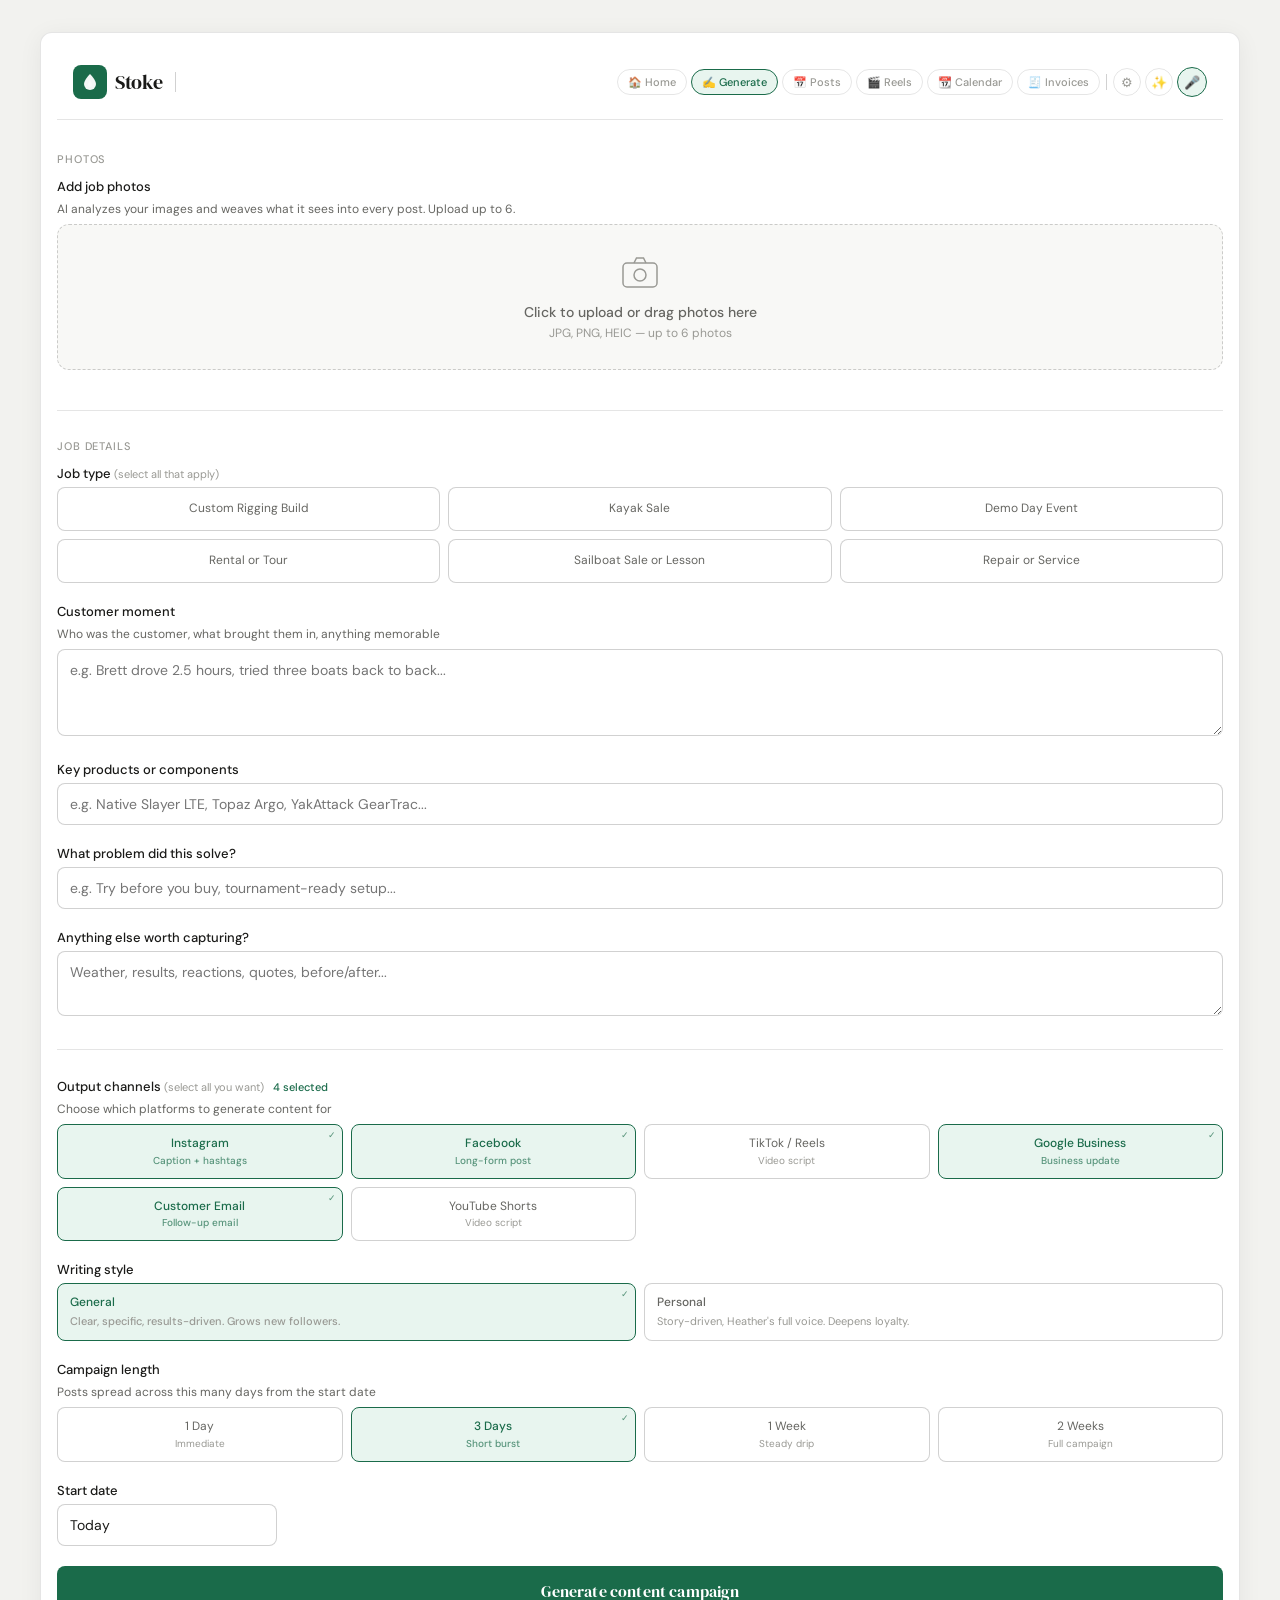
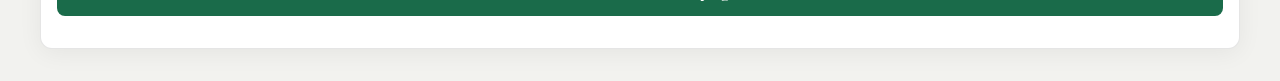
==== app.html @ 6920643e "Landing page as root, generator moves to app.html" ====
﻿<!DOCTYPE html>
<html lang="en">
<head>
<meta charset="UTF-8">
<meta name="viewport" content="width=device-width, initial-scale=1.0">
<title>Stoke — Turn your work into growth</title>
<link rel="preconnect" href="https://fonts.googleapis.com">
<link rel="preconnect" href="https://fonts.gstatic.com" crossorigin>
<link href="https://fonts.googleapis.com/css2?family=DM+Serif+Display:ital@0;1&family=DM+Sans:wght@300;400;500&display=swap" rel="stylesheet">
<link rel="stylesheet" href="css/stoke.css">
<style>
/* ── v8.2 additions ── */
.stream-status {
  display:none;
  align-items:center;
  gap:8px;
  padding:10px 14px;
  background:var(--green-light);
  border:0.5px solid var(--green);
  border-radius:var(--radius);
  font-size:12px;
  color:var(--green);
  font-weight:500;
  margin-bottom:1rem;
  animation: pulse-border 2s infinite;
}
@keyframes pulse-border {
  0%,100% { border-color: var(--green); }
  50%      { border-color: transparent; }
}
.photo-label {
  position:absolute;
  bottom:0; left:0; right:0;
  background:rgba(0,0,0,0.55);
  color:#fff;
  font-size:9px;
  font-weight:500;
  text-align:center;
  padding:2px 0;
  border-radius:0 0 var(--radius) var(--radius);
}
.photo-strip-item {
  display:flex;
  flex-direction:column;
  align-items:center;
  gap:2px;
  cursor:pointer;
}
.photo-strip-item.featured .photo-strip-thumb { border:2.5px solid var(--green); }
.photo-strip-label {
  font-size:9px;
  color:var(--text-3);
  font-weight:500;
}
.photo-strip-item.featured .photo-strip-label { color:var(--green); }
.featured-photo-label {
  font-size:11px;
  color:var(--text-3);
  padding:4px 14px 6px;
  font-style:italic;
}
.cal-cell.drag-over {
  border-color:var(--green) !important;
  background:var(--green-light) !important;
  box-shadow:0 0 0 2px rgba(26,107,74,0.2);
}
.day-section[draggable="true"] .day-badge { cursor:grab; }
.day-section[draggable="true"] .day-badge::before { content:'⠿ '; opacity:0.4; font-size:12px; }
.content-card.dragging { opacity:0.4; transform:scale(0.98); }
.day-section.drop-target { outline:2px dashed var(--green); outline-offset:4px; border-radius:var(--radius); background:var(--green-light); }
.drag-card-handle { color:var(--text-3); cursor:grab; font-size:14px; margin-right:4px; flex-shrink:0; }
.drag-card-handle:hover { color:var(--green); }
</style>
</head>
<body>
<div class="app">

  <!-- ── HEADER ─────────────────────────────────────────── -->
  <div class="header">
    <a href="dashboard.html" class="header-home">
      <div class="logo"><svg viewBox="0 0 20 20" fill="none" width="20" height="20"><path d="M10 2C10 2 4 8 4 12a6 6 0 0012 0c0-4-6-10-6-10z" fill="white" opacity=".95"/><path d="M10 8c0 0-2 3-2 5a2 2 0 004 0c0-2-2-5-2-5z" fill="white" opacity=".45"/></svg></div>
      <span class="wordmark">Stoke</span>
    </a>
    <div class="header-divider"></div>
    <nav class="header-nav">
      <a href="dashboard.html" class="nav-pill">&#127968; Home</a>
      <a href="app.html" class="nav-pill active">&#9997; Generate</a>
      <a href="schedule.html" class="nav-pill">&#128197; Posts</a>
      <a href="reel-maker.html" class="nav-pill">&#127916; Reels</a>
      <a href="calendar.html" class="nav-pill">&#128198; Calendar</a>
      <a href="invoices.html" class="nav-pill">&#129534; Invoices</a>
      <div style="width:1px;height:16px;background:var(--border-2);margin:0 2px;flex-shrink:0"></div>
      <a href="settings.html" class="nav-pill-icon" title="Settings">&#9881;</a>
      <a href="voice-wizard.html" class="nav-pill-icon" title="Voice Profile">&#10024;</a>
      <span id="auth-indicator" class="auth-badge" style="display:none"></span>
    </nav>
  </div>

  <!-- ── FORM ───────────────────────────────────────────── -->
  <div id="form-section">

    <!-- PHOTOS -->
    <div class="field-group">
      <span class="section-label">Photos</span>
      <label class="field-label" for="photo-input">Add job photos</label>
      <span class="field-hint">AI analyzes your images and weaves what it sees into every post. Upload up to 6.</span>
      <div class="photo-zone" id="photo-zone">
        <input type="file" id="photo-input" accept="image/jpeg,image/jpg,image/png,image/heic,image/heif,image/*"
               multiple onchange="handlePhotoSelect(event)" aria-label="Upload job photos">
        <svg style="width:40px;height:40px;color:var(--text-3);margin:0 auto 10px;display:block" viewBox="0 0 40 40" fill="none" aria-hidden="true">
          <rect x="3" y="10" width="34" height="24" rx="4" stroke="currentColor" stroke-width="1.5"/>
          <circle cx="20" cy="22" r="6" stroke="currentColor" stroke-width="1.5"/>
          <path d="M14 10l2.5-5h7l2.5 5" stroke="currentColor" stroke-width="1.5"/>
        </svg>
        <p style="font-size:14px;font-weight:500;color:var(--text-2)">Click to upload or drag photos here</p>
        <p style="font-size:12px;color:var(--text-3);margin-top:4px">JPG, PNG, HEIC — up to 6 photos</p>
      </div>
      <div class="photo-previews" id="photo-previews" role="list" aria-label="Uploaded photos"></div>
      <div id="photo-count"></div>
    </div>

    <div class="divider"></div>

    <!-- JOB TYPE -->
    <div class="field-group">
      <span class="section-label">Job details</span>
      <label class="field-label">
        Job type
        <span class="field-label-sub">(select all that apply)</span>
        <span class="selection-count" id="job-type-count"></span>
      </label>
      <!-- Populated dynamically from settings by stoke.js applySettingsToForm() -->
      <div class="toggle-grid toggle-grid-3" id="job-type-grid" role="group" aria-label="Job type"></div>
    </div>

    <div class="field-group">
      <label class="field-label" for="customer-moment">Customer moment</label>
      <span class="field-hint">Who was the customer, what brought them in, anything memorable</span>
      <textarea id="customer-moment" rows="3"
        placeholder="e.g. Brett drove 2.5 hours, tried three boats back to back..."></textarea>
    </div>

    <div class="field-group">
      <label class="field-label" for="products-used">Key products or components</label>
      <input type="text" id="products-used"
        placeholder="e.g. Native Slayer LTE, Topaz Argo, YakAttack GearTrac...">
    </div>

    <div class="field-group">
      <label class="field-label" for="problem-solved">What problem did this solve?</label>
      <input type="text" id="problem-solved"
        placeholder="e.g. Try before you buy, tournament-ready setup...">
    </div>

    <div class="field-group">
      <label class="field-label" for="extra-details">Anything else worth capturing?</label>
      <textarea id="extra-details" rows="2"
        placeholder="Weather, results, reactions, quotes, before/after..."></textarea>
    </div>

    <div class="divider"></div>

    <!-- OUTPUT CHANNELS -->
    <div class="field-group">
      <label class="field-label">
        Output channels
        <span class="field-label-sub">(select all you want)</span>
        <span class="selection-count" id="channel-count">4 selected</span>
      </label>
      <span class="field-hint">Choose which platforms to generate content for</span>
      <div class="toggle-grid toggle-grid-4" role="group" aria-label="Output channels">
        <button class="toggle-btn selected" data-channel="INSTAGRAM" onclick="toggleChannel(this)">
          Instagram<small>Caption + hashtags</small>
        </button>
        <button class="toggle-btn selected" data-channel="FACEBOOK" onclick="toggleChannel(this)">
          Facebook<small>Long-form post</small>
        </button>
        <button class="toggle-btn" data-channel="TIKTOK" onclick="toggleChannel(this)">
          TikTok / Reels<small>Video script</small>
        </button>
        <button class="toggle-btn selected" data-channel="GOOGLE" onclick="toggleChannel(this)">
          Google Business<small>Business update</small>
        </button>
        <button class="toggle-btn selected" data-channel="EMAIL" onclick="toggleChannel(this)">
          Customer Email<small>Follow-up email</small>
        </button>
        <button class="toggle-btn" data-channel="YOUTUBE" onclick="toggleChannel(this)">
          YouTube Shorts<small>Video script</small>
        </button>
      </div>
    </div>

    <!-- WRITING STYLE -->
    <div class="field-group">
      <label class="field-label">Writing style</label>
      <div class="toggle-grid toggle-grid-2" role="group" aria-label="Writing style">
        <button id="tone-general" class="toggle-btn selected" onclick="selectTone('general')"
                style="text-align:left;padding:10px 12px">
          <span style="font-weight:500;display:block;margin-bottom:2px">General</span>
          <span style="font-size:11px;color:var(--text-3)">Clear, specific, results-driven. Grows new followers.</span>
        </button>
        <button id="tone-personal" class="toggle-btn" onclick="selectTone('personal')"
                style="text-align:left;padding:10px 12px">
          <span style="font-weight:500;display:block;margin-bottom:2px">Personal</span>
          <span style="font-size:11px;color:var(--text-3)">Story-driven, Heather's full voice. Deepens loyalty.</span>
        </button>
      </div>
    </div>

    <!-- CAMPAIGN LENGTH -->
    <div class="field-group">
      <label class="field-label">Campaign length</label>
      <span class="field-hint">Posts spread across this many days from the start date</span>
      <div class="toggle-grid toggle-grid-4" role="group" aria-label="Campaign length">
        <button class="toggle-btn" data-days="1"  onclick="selectCampaignLength(this)">
          1 Day<small>Immediate</small>
        </button>
        <button class="toggle-btn selected" data-days="3" onclick="selectCampaignLength(this)">
          3 Days<small>Short burst</small>
        </button>
        <button class="toggle-btn" data-days="7"  onclick="selectCampaignLength(this)">
          1 Week<small>Steady drip</small>
        </button>
        <button class="toggle-btn" data-days="14" onclick="selectCampaignLength(this)">
          2 Weeks<small>Full campaign</small>
        </button>
      </div>
    </div>

    <div class="field-group">
      <label class="field-label" for="start-date">Start date</label>
      <input type="text" id="start-date" value="Today"
             style="max-width:220px" placeholder="e.g. Today, Monday, March 24...">
    </div>

    <button class="generate-btn" id="generate-btn"
            onclick="event.preventDefault(); generateContent()">
      <span id="btn-label">Generate content campaign</span>
      <span class="photo-pill" id="photo-indicator" style="display:none" aria-live="polite"></span>
    </button>

    <div class="error-msg" id="error-msg" role="alert" aria-live="assertive"></div>
  </div><!-- /form-section -->

  <!-- ── LOADING ─────────────────────────────────────────── -->
  <div class="loading-state" id="loading-state" role="status" aria-live="polite">
    <div class="loading-photo-strip" id="loading-photo-strip"></div>
    <div class="loading-dots" aria-hidden="true">
      <div class="loading-dot"></div>
      <div class="loading-dot"></div>
      <div class="loading-dot"></div>
    </div>
    <p class="loading-text" id="loading-text">Building your campaign...</p>
    <div class="skeleton-grid">
      <div class="skeleton-card"></div>
      <div class="skeleton-card" style="height:60px;opacity:.7"></div>
      <div class="skeleton-card" style="height:60px;opacity:.4"></div>
    </div>
  </div>

  <!-- ── RESULTS ─────────────────────────────────────────── -->
  <div class="results-section" id="results-section">

    <div class="results-header">
      <span class="results-title">Your content campaign</span>
      <button class="reset-btn" onclick="resetForm()">New job</button>
    </div>
    <p class="results-subtitle" id="results-subtitle"></p>

    <!-- Calendar -->
    <div class="calendar-wrap" id="calendar-wrap">
      <div class="cal-header" id="cal-header" aria-hidden="true"></div>
      <div class="calendar-grid" id="calendar-grid" role="grid" aria-label="Campaign calendar"></div>
      <p class="cal-hint">Click a highlighted day to view its posts</p>
    </div>

    <!-- Streaming status -->
    <div class="stream-status" id="stream-status">✦ Writing your campaign...</div>

    <!-- Post list -->
    <div class="campaign-nav">
      <span class="campaign-count" id="campaign-count" aria-live="polite"></span>
      <button class="bulk-approve-btn" onclick="approveAll()">Approve all</button>
    </div>
    <div id="posts-list"></div>

  </div><!-- /results-section -->

</div><!-- /app -->

<!-- ── HISTORY PANEL ──────────────────────────────────── -->
<div id="history-overlay" style="display:none;position:fixed;inset:0;background:rgba(0,0,0,0.3);z-index:100"></div>
<div id="history-panel" class="history-panel-el">
  <div style="display:flex;align-items:center;justify-content:space-between;padding:1.25rem 1.25rem 1rem;border-bottom:0.5px solid var(--border);flex-shrink:0">
    <span style="font-family:var(--font-serif);font-size:18px;color:var(--text)">Campaign history</span>
    <div style="display:flex;align-items:center;gap:8px">
      <button onclick="clearHistory()" style="font-size:11px;color:var(--text-3);background:none;border:0.5px solid var(--border);border-radius:var(--radius);padding:4px 8px;cursor:pointer;font-family:var(--font-body)">Clear all</button>
      <button onclick="closeHistory()" style="font-size:18px;color:var(--text-2);background:none;border:none;cursor:pointer;line-height:1;padding:4px">&#x2715;</button>
    </div>
  </div>
  <div id="history-list" style="overflow-y:auto;flex:1;padding:0.75rem"></div>
</div>
<style>
  .history-panel-el { position:fixed;top:0;right:-380px;width:360px;max-width:95vw;height:100vh;background:var(--bg);border-left:0.5px solid var(--border);z-index:101;transition:right .25s ease;overflow:hidden;display:flex;flex-direction:column; }
  .history-panel-el.open { right: 0; }
  .history-item { padding:12px; margin-bottom:6px; background:var(--bg-2); border:0.5px solid var(--border); border-radius:var(--radius); cursor:pointer; transition:border-color .15s; }
  .history-item:hover { border-color:var(--green); }
  .history-item-header { display:flex; align-items:flex-start; justify-content:space-between; gap:8px; margin-bottom:3px; }
  .history-job { font-size:13px; font-weight:500; color:var(--text); }
  .history-date { font-size:10px; color:var(--text-3); white-space:nowrap; margin-top:1px; }
  .history-meta { font-size:11px; color:var(--text-3); margin-bottom:4px; }
  .history-preview { font-size:11px; color:var(--text-2); line-height:1.4; margin-bottom:5px; font-style:italic; }
  .history-channels { display:flex; gap:4px; flex-wrap:wrap; }
  .history-ch-dot { width:8px; height:8px; border-radius:50%; display:inline-block; }
</style>

<!-- Load prompts first (provides window.StokePrompts), then app logic -->
<script src="js/prompts.js"></script>
<script src="js/stoke.js"></script>
<script src="js/voice.js"></script>
</body>
</html>
---- css/stoke.css ----
/**
 * stoke.css — Stoke design system
 *
 * Design decisions:
 *   - DM Serif Display / DM Sans pairing (editorial warmth, not generic SaaS)
 *   - #1a6b4a green — outdoor, trustworthy, not corporate
 *   - CSS variables for full dark mode support
 *   - Minimum 44px touch targets (Apple HIG compliance)
 *   - Skeleton loading states (not just spinners)
 */

/* ── RESET & VARIABLES ──────────────────────────────────────── */
*, *::before, *::after { box-sizing: border-box; margin: 0; padding: 0; }

:root {
  --bg:          #ffffff;
  --bg-2:        #f8f8f6;
  --bg-3:        #f2f2ef;
  --text:        #1a1a18;
  --text-2:      #666662;
  --text-3:      #999994;
  --border:      rgba(0, 0, 0, 0.10);
  --border-2:    rgba(0, 0, 0, 0.18);
  --green:       #1a6b4a;
  --green-light: #e8f5ef;
  --green-mid:   #0f4a32;
  --radius:      8px;
  --radius-lg:   12px;
  --font-body:   'DM Sans', sans-serif;
  --font-serif:  'DM Serif Display', serif;
}

@media (prefers-color-scheme: dark) {
  :root {
    --bg:          #1a1a18;
    --bg-2:        #222220;
    --bg-3:        #2a2a27;
    --text:        #f0f0ec;
    --text-2:      #a0a09a;
    --text-3:      #666660;
    --border:      rgba(255, 255, 255, 0.10);
    --border-2:    rgba(255, 255, 255, 0.18);
    --green-light: #0d3320;
  }
}

/* ── BASE ───────────────────────────────────────────────────── */
body {
  font-family: var(--font-body);
  background: var(--bg-3);
  color: var(--text);
  min-height: 100vh;
  padding: 2rem 1rem;
  -webkit-font-smoothing: antialiased;
}

/* ── LAYOUT ─────────────────────────────────────────────────── */
.app {
  max-width: 1200px;
  margin: 0 auto;
  background: var(--bg);
  border-radius: var(--radius-lg);
  border: 0.5px solid var(--border);
  padding: 2rem;
  box-shadow: 0 4px 24px rgba(0, 0, 0, 0.06);
}
/* Narrow variant for focused single-column pages (generator, settings) */
.app.app-narrow { max-width: 760px; }
/* Wide variant for full dashboard/calendar/invoice pages */
.app.app-wide { max-width: 1400px; }

/* ── HEADER ─────────────────────────────────────────────────── */
.header {
  display: flex;
  align-items: center;
  gap: 8px;
  margin-bottom: 2rem;
  padding-bottom: 1.25rem;
  border-bottom: 0.5px solid var(--border);
  flex-wrap: nowrap;
  min-height: 48px;
}
/* Home link wraps logo + wordmark */
.header-home {
  display: flex; align-items: center; gap: 8px;
  text-decoration: none; flex-shrink: 0;
}
.header-home:hover .logo { background: var(--green-mid); }
.logo {
  width: 34px; height: 34px;
  background: var(--green);
  border-radius: var(--radius);
  display: flex; align-items: center; justify-content: center;
  flex-shrink: 0;
  transition: background .15s;
}
.wordmark {
  font-family: var(--font-serif);
  font-size: 20px;
  color: var(--text);
  letter-spacing: -0.5px;
}
.version-badge {
  font-size: 9px; font-weight: 600;
  color: var(--green);
  background: var(--green-light);
  padding: 2px 6px;
  border-radius: 20px;
  flex-shrink: 0;
}
/* Nav section sits to the right of a divider */
.header-nav {
  display: flex; align-items: center; gap: 4px;
  margin-left: auto;
  flex-wrap: nowrap;
  overflow-x: auto;
  scrollbar-width: none;
}
.header-nav::-webkit-scrollbar { display: none; }
/* Divider between brand and nav */
.header-divider {
  width: 1px; height: 20px;
  background: var(--border-2);
  flex-shrink: 0;
  margin: 0 4px;
}
/* Standard nav pill */
.nav-pill {
  font-size: 11px; font-weight: 500;
  color: var(--text-3);
  text-decoration: none;
  padding: 5px 10px;
  border: 0.5px solid var(--border);
  border-radius: 20px;
  transition: all .15s;
  white-space: nowrap;
  flex-shrink: 0;
}
.nav-pill:hover { color: var(--green); border-color: var(--green); }
.nav-pill.active { color: var(--green); border-color: var(--green); background: var(--green-light); }
/* Icon-only nav pill (settings gear) */
.nav-pill-icon {
  width: 28px; height: 28px;
  display: flex; align-items: center; justify-content: center;
  border: 0.5px solid var(--border); border-radius: 50%;
  color: var(--text-3); text-decoration: none;
  font-size: 13px; transition: all .15s; flex-shrink: 0;
}
.nav-pill-icon:hover { color: var(--green); border-color: var(--green); }
/* Auth badge */
.auth-badge {
  font-size: 11px; font-weight: 500;
  color: var(--green);
  background: var(--green-light);
  padding: 3px 10px;
  border-radius: 20px;
  border: 0.5px solid var(--green);
  flex-shrink: 0;
  white-space: nowrap;
}
/* Legacy tagline class kept for compat */
.tagline {
  font-size: 12px; color: var(--text-3);
  margin-left: auto; font-weight: 300;
}

/* ── FORM ELEMENTS ──────────────────────────────────────────── */
.section-label {
  font-size: 11px; font-weight: 500;
  letter-spacing: 0.08em;
  text-transform: uppercase;
  color: var(--text-3);
  margin-bottom: 0.75rem;
  display: block;
}
.field-group { margin-bottom: 1.25rem; }
.field-label {
  font-size: 13px; font-weight: 500;
  color: var(--text);
  margin-bottom: 5px;
  display: block;
}
.field-label-sub {
  font-size: 11px; color: var(--text-3); font-weight: 400;
}
.field-hint {
  font-size: 12px; color: var(--text-2);
  margin-bottom: 6px; display: block; line-height: 1.5;
}
.selection-count {
  font-size: 11px; color: var(--green);
  margin-left: 6px; font-weight: 500;
}
input[type=text], textarea {
  width: 100%;
  padding: 9px 12px;
  font-size: 14px; font-family: var(--font-body);
  border: 0.5px solid var(--border-2);
  border-radius: var(--radius);
  background: var(--bg); color: var(--text);
  outline: none;
  transition: border-color 0.15s, box-shadow 0.15s;
  line-height: 1.6;
}
input[type=text]:focus, textarea:focus {
  border-color: var(--green);
  box-shadow: 0 0 0 3px rgba(26, 107, 74, 0.1);
}
textarea { resize: vertical; }

/* ── TOGGLE BUTTONS (job type, channels, campaign length) ───── */
/* Minimum 44px height for touch target compliance */
.toggle-grid { display: grid; gap: 8px; }
.toggle-grid-2 { grid-template-columns: 1fr 1fr; }
.toggle-grid-3 { grid-template-columns: repeat(3, 1fr); }
.toggle-grid-4 { grid-template-columns: repeat(4, 1fr); }

.toggle-btn {
  min-height: 44px;
  padding: 10px 8px;
  font-size: 12px; font-family: var(--font-body); font-weight: 400;
  border: 0.5px solid var(--border-2);
  border-radius: var(--radius);
  background: var(--bg); color: var(--text-2);
  cursor: pointer;
  transition: all 0.15s;
  text-align: center; line-height: 1.4;
  position: relative;
}
.toggle-btn:hover { border-color: var(--green); color: var(--green); }
.toggle-btn.selected {
  background: var(--green-light);
  border-color: var(--green);
  color: var(--green);
  font-weight: 500;
}
/* Checkmark indicator on selected state */
.toggle-btn.selected::after {
  content: '✓';
  position: absolute;
  top: 4px; right: 6px;
  font-size: 9px;
  color: var(--green);
  opacity: 0.7;
}
.toggle-btn small {
  display: block; font-size: 10px;
  color: var(--text-3); margin-top: 2px;
}
.toggle-btn.selected small { color: var(--green); opacity: 0.7; }
.toggle-btn[style*="text-align:left"] { padding: 10px 12px; }

/* ── PHOTO ZONE ─────────────────────────────────────────────── */
.photo-zone {
  border: 1.5px dashed var(--border-2);
  border-radius: var(--radius-lg);
  padding: 1.75rem 1rem;
  text-align: center;
  cursor: pointer;
  transition: all 0.2s;
  position: relative;
  background: var(--bg-2);
}
.photo-zone:hover, .photo-zone.drag-over {
  border-color: var(--green);
  background: var(--green-light);
}
.photo-zone.has-photos { border-style: solid; border-color: var(--green); }
.photo-zone input[type=file] {
  position: absolute; inset: 0;
  opacity: 0; cursor: pointer;
  width: 100%; height: 100%;
}
.photo-previews {
  display: grid;
  grid-template-columns: repeat(auto-fill, minmax(72px, 1fr));
  gap: 8px; margin-top: 12px;
}
.photo-thumb {
  position: relative; aspect-ratio: 1;
  border-radius: var(--radius);
  overflow: hidden; border: 0.5px solid var(--border);
}
.photo-thumb img { width: 100%; height: 100%; object-fit: cover; display: block; }
.remove-photo {
  position: absolute; top: 3px; right: 3px;
  width: 22px; height: 22px;
  background: rgba(0, 0, 0, 0.65);
  border-radius: 50%;
  display: flex; align-items: center; justify-content: center;
  cursor: pointer; color: #fff; border: none;
  font-size: 12px; font-family: inherit;
}
.photo-count-badge {
  display: inline-flex; align-items: center; gap: 5px;
  font-size: 12px; font-weight: 500;
  color: var(--green); background: var(--green-light);
  padding: 4px 10px; border-radius: 20px; margin-top: 10px;
}

/* ── DIVIDER ─────────────────────────────────────────────────── */
.divider { height: 0.5px; background: var(--border); margin: 1.75rem 0; }

/* ── GENERATE BUTTON ─────────────────────────────────────────── */
.generate-btn {
  width: 100%; padding: 14px;
  font-size: 16px; font-family: var(--font-serif); font-weight: 400;
  background: var(--green); color: #fff;
  border: none; border-radius: var(--radius);
  cursor: pointer; transition: all 0.2s;
  letter-spacing: 0.01em;
  display: flex; align-items: center; justify-content: center; gap: 8px;
}
.generate-btn:hover { background: var(--green-mid); }
.generate-btn:active { transform: scale(0.99); }
.generate-btn:disabled { opacity: 0.5; cursor: not-allowed; transform: none; }
.photo-pill {
  font-size: 12px;
  background: rgba(255, 255, 255, 0.2);
  padding: 2px 8px; border-radius: 20px;
}

/* ── LOADING STATE ───────────────────────────────────────────── */
.loading-state { display: none; text-align: center; padding: 3rem 0; }
.loading-photo-strip {
  display: flex; justify-content: center;
  gap: 6px; margin-bottom: 16px; flex-wrap: wrap;
}
.loading-thumb {
  width: 48px; height: 48px;
  border-radius: var(--radius);
  object-fit: cover; opacity: 0.7;
  border: 0.5px solid var(--border);
}
/* Skeleton cards shown during loading */
.skeleton-grid {
  display: flex; flex-direction: column; gap: 8px;
  margin-top: 1rem;
}
.skeleton-card {
  height: 80px;
  border-radius: var(--radius-lg);
  background: linear-gradient(90deg, var(--bg-2) 25%, var(--bg-3) 50%, var(--bg-2) 75%);
  background-size: 200% 100%;
  animation: shimmer 1.5s infinite;
  border: 0.5px solid var(--border);
}
@keyframes shimmer {
  0%   { background-position: 200% 0; }
  100% { background-position: -200% 0; }
}
.loading-dots { display: flex; justify-content: center; gap: 7px; margin-bottom: 14px; }
.loading-dot {
  width: 9px; height: 9px;
  background: var(--green);
  border-radius: 50%;
  animation: pulse 1.4s infinite ease-in-out;
}
.loading-dot:nth-child(2) { animation-delay: 0.2s; }
.loading-dot:nth-child(3) { animation-delay: 0.4s; }
@keyframes pulse {
  0%, 80%, 100% { transform: scale(0.55); opacity: 0.35; }
  40%           { transform: scale(1);    opacity: 1;    }
}
.loading-text { font-size: 13px; color: var(--text-2); }

/* ── ERROR ───────────────────────────────────────────────────── */
.error-msg {
  display: none;
  padding: 12px 14px;
  background: #fdf0f0;
  border: 0.5px solid #e8b4b4;
  border-radius: var(--radius);
  font-size: 13px; color: #c0392b;
  margin-top: 1rem;
  line-height: 1.5;
}
@media (prefers-color-scheme: dark) {
  .error-msg { background: #2d1a1a; border-color: #6b3333; color: #e88; }
}

/* ── RESULTS HEADER ──────────────────────────────────────────── */
.results-section { display: none; }
.results-header {
  display: flex; align-items: center;
  justify-content: space-between;
  margin-bottom: 0.5rem;
}
.results-title { font-family: var(--font-serif); font-size: 20px; color: var(--text); }
.results-subtitle { font-size: 13px; color: var(--text-2); margin-bottom: 1.5rem; }
.reset-btn {
  font-size: 12px; color: var(--text-2);
  background: none;
  border: 0.5px solid var(--border-2);
  border-radius: var(--radius);
  padding: 6px 12px; cursor: pointer;
  font-family: var(--font-body);
  min-height: 36px;
}
.reset-btn:hover { border-color: var(--green); color: var(--green); }

/* ── CALENDAR ────────────────────────────────────────────────── */
.calendar-wrap { margin-bottom: 1.5rem; }
.cal-header {
  display: grid; grid-template-columns: repeat(7, 1fr);
  gap: 4px; margin-bottom: 4px;
}
.cal-day-name {
  font-size: 10px; font-weight: 500;
  color: var(--text-3); text-align: center; padding: 2px 0;
}
.calendar-grid {
  display: grid; grid-template-columns: repeat(7, 1fr);
  gap: 4px; margin-bottom: 0.75rem;
}
.cal-cell {
  border-radius: 6px; min-height: 64px;
  padding: 5px; border: 0.5px solid var(--border);
  background: var(--bg-2); cursor: default;
  transition: all 0.15s;
}
.cal-cell.cal-pad { opacity: 0.25; pointer-events: none; }
.cal-cell.has-posts {
  background: var(--bg);
  border-color: var(--border-2);
  cursor: pointer;
}
.cal-cell.has-posts:hover {
  border-color: var(--green);
  background: var(--green-light);
}
.cal-date { font-size: 11px; font-weight: 500; color: var(--text-3); margin-bottom: 3px; }
.cal-cell.has-posts .cal-date { color: var(--text); }
.cal-dots { display: flex; flex-wrap: wrap; gap: 2px; margin-top: 2px; }
.cal-dot { width: 8px; height: 8px; border-radius: 50%; flex-shrink: 0; }
.cal-post-count {
  font-size: 9px; color: var(--green);
  font-weight: 500; margin-top: 3px;
}
.cal-hint { font-size: 11px; color: var(--text-3); margin-bottom: 1rem; }

/* ── CAMPAIGN NAV ────────────────────────────────────────────── */
.campaign-nav {
  display: flex; align-items: center;
  justify-content: space-between;
  margin-bottom: 1rem;
}
.campaign-count { font-size: 13px; color: var(--text-2); }
.bulk-approve-btn {
  font-size: 12px; font-weight: 500;
  color: var(--green); background: var(--green-light);
  border: none; border-radius: var(--radius);
  padding: 8px 14px; cursor: pointer;
  font-family: var(--font-body);
  min-height: 36px;
}

/* ── DAY SECTION ─────────────────────────────────────────────── */
.day-section { margin-bottom: 1.5rem; transition: opacity 0.3s; }
.day-header {
  display: flex; align-items: center;
  gap: 10px; margin-bottom: 10px;
}
.day-badge {
  font-size: 12px; font-weight: 500;
  color: var(--text-2); background: var(--bg-2);
  padding: 4px 12px; border-radius: 20px;
  border: 0.5px solid var(--border);
  white-space: nowrap;
}
.day-line { flex: 1; height: 0.5px; background: var(--border); }

/* ── CONTENT CARD ────────────────────────────────────────────── */
.content-card {
  border: 0.5px solid var(--border);
  border-radius: var(--radius-lg);
  margin-bottom: 8px; overflow: hidden;
  background: var(--bg); transition: opacity 0.2s, border-color 0.2s;
}
.content-card.approved { border-color: var(--green); }
.content-card.discarded { opacity: 0.2; pointer-events: none; }

.card-header {
  display: flex; align-items: center;
  justify-content: space-between;
  padding: 9px 14px;
  background: var(--bg-2);
  border-bottom: 0.5px solid var(--border);
}
.platform-badge {
  display: flex; align-items: center;
  gap: 7px; font-size: 12px; font-weight: 500; color: var(--text);
}
.platform-dot { width: 9px; height: 9px; border-radius: 50%; flex-shrink: 0; }
.card-right { display: flex; align-items: center; gap: 8px; }
.angle-tag {
  font-size: 10px; color: var(--text-3);
  background: var(--bg-3);
  padding: 2px 7px; border-radius: 20px;
  border: 0.5px solid var(--border);
}
.copy-btn {
  font-size: 11px; color: var(--text-2);
  background: none;
  border: 0.5px solid var(--border-2);
  border-radius: 4px; padding: 4px 9px;
  cursor: pointer; font-family: var(--font-body);
  transition: all 0.15s; min-height: 28px;
}
.copy-btn:hover, .copy-btn.copied { color: var(--green); border-color: var(--green); }

/* ── PHOTO STRIP ─────────────────────────────────────────────── */
.photo-strip {
  display: flex; gap: 6px;
  padding: 8px 14px 0;
  flex-wrap: wrap; align-items: center;
}
.photo-strip-thumb {
  width: 56px; height: 56px;   /* Minimum 44px touch target */
  border-radius: 6px; object-fit: cover;
  border: 0.5px solid var(--border);
  cursor: pointer; transition: border 0.15s;
}
.photo-strip-thumb:hover { border-color: var(--green); }
.photo-strip-thumb.featured { border: 2.5px solid var(--green); }
.photo-strip-hint { font-size: 12px; color: var(--text-3); }

.featured-wrap { padding: 8px 14px 0; }
.featured-wrap img {
  width: 100%; height: 220px;
  object-fit: cover; object-position: center;
  border-radius: 8px;
  border: 0.5px solid var(--border);
  display: block;
}

/* ── POST CONTENT ────────────────────────────────────────────── */
.content-text {
  padding: 12px 14px;
  font-size: 14px; line-height: 1.75;
  color: var(--text);
  white-space: pre-wrap; word-wrap: break-word;
}

/* ── APPROVAL ROW ────────────────────────────────────────────── */
.approval-row {
  display: flex; gap: 8px;
  padding: 9px 14px;
  border-top: 0.5px solid var(--border);
  background: var(--bg-2);
}
.approve-btn {
  flex: 1; padding: 9px; min-height: 44px;
  font-size: 12px; font-family: var(--font-body); font-weight: 500;
  background: var(--green); color: #fff;
  border: none; border-radius: var(--radius); cursor: pointer;
  transition: background 0.15s;
}
.approve-btn:hover { background: var(--green-mid); }
.edit-btn {
  flex: 1; padding: 9px; min-height: 44px;
  font-size: 12px; font-family: var(--font-body);
  background: none; color: var(--text-2);
  border: 0.5px solid var(--border-2);
  border-radius: var(--radius); cursor: pointer;
}
.discard-btn {
  padding: 9px 14px; min-height: 44px;
  font-size: 12px; font-family: var(--font-body);
  background: none; color: var(--text-3);
  border: 0.5px solid var(--border);
  border-radius: var(--radius); cursor: pointer;
}
.approved-badge {
  display: inline-flex; align-items: center; gap: 5px;
  font-size: 12px; font-weight: 500;
  color: var(--green); background: var(--green-light);
  padding: 4px 10px; border-radius: 4px;
}

/* ── v8.3 ADDITIONS ───────────────────────────────────────────── */

/* Photo display fix — show full photo, no cropping */
.featured-wrap img {
  width: 100%; max-height: 360px; height: auto;
  object-fit: contain; object-position: center top;
  background: var(--bg-2);
  border-radius: 8px;
  border: 0.5px solid var(--border);
  display: block;
}

/* Regenerate button */
.regen-btn {
  font-size: 15px; color: var(--text-3); background: none;
  border: 0.5px solid var(--border); border-radius: 6px;
  width: 28px; height: 28px; cursor: pointer;
  display: inline-flex; align-items: center; justify-content: center;
  transition: all 0.15s; margin-right: 4px;
}
.regen-btn:hover { color: var(--green); border-color: var(--green); }

/* Card drag handle */
.drag-card-handle { color: var(--text-3); cursor: grab; font-size: 14px; margin-right: 6px; flex-shrink: 0; line-height: 1; }
.drag-card-handle:hover { color: var(--green); }
.content-card.dragging { opacity: 0.4; transform: scale(0.98); }
.day-section.drop-target { outline: 2px dashed var(--green); outline-offset: 4px; border-radius: var(--radius); background: var(--green-light); }

/* Photo labels */
.photo-label { position: absolute; bottom: 0; left: 0; right: 0; background: rgba(0,0,0,0.55); color: #fff; font-size: 9px; font-weight: 500; text-align: center; padding: 2px 0; border-radius: 0 0 var(--radius) var(--radius); }
.photo-strip-item { display: flex; flex-direction: column; align-items: center; gap: 2px; cursor: pointer; }
.photo-strip-item.featured .photo-strip-thumb { border: 2.5px solid var(--green); }
.photo-strip-label { font-size: 9px; color: var(--text-3); font-weight: 500; }
.photo-strip-item.featured .photo-strip-label { color: var(--green); }
.featured-photo-label { font-size: 11px; color: var(--text-3); padding: 4px 14px 6px; font-style: italic; }

/* Streaming status bar */
.stream-status { display: none; align-items: center; gap: 8px; padding: 10px 14px; background: var(--green-light); border: 0.5px solid var(--green); border-radius: var(--radius); font-size: 12px; color: var(--green); font-weight: 500; margin-bottom: 1rem; animation: pulse-border 2s infinite; }
@keyframes pulse-border { 0%,100%{border-color:var(--green);}50%{border-color:transparent;} }

/* History panel */
.history-panel-el { position: fixed; top: 0; right: -380px; width: 360px; max-width: 95vw; height: 100vh; background: var(--bg); border-left: 0.5px solid var(--border); z-index: 101; transition: right .25s ease; overflow: hidden; display: flex; flex-direction: column; }
.history-panel-el.open { right: 0; }
.history-item { padding:12px; margin-bottom:6px; background:var(--bg-2); border:0.5px solid var(--border); border-radius:var(--radius); cursor:pointer; transition:border-color .15s; }
.history-item:hover { border-color:var(--green); }
.history-item-header { display:flex; align-items:flex-start; justify-content:space-between; gap:8px; margin-bottom:3px; }
.history-job { font-size:13px; font-weight:500; color:var(--text); }
.history-date { font-size:10px; color:var(--text-3); white-space:nowrap; margin-top:1px; }
.history-meta { font-size:11px; color:var(--text-3); margin-bottom:4px; }
.history-preview { font-size:11px; color:var(--text-2); line-height:1.4; margin-bottom:5px; font-style:italic; }
.history-channels { display:flex; gap:4px; flex-wrap:wrap; }
.history-ch-dot { width:8px; height:8px; border-radius:50%; display:inline-block; }

/* Calendar drag-over */
.cal-cell.drag-over { border-color:var(--green) !important; background:var(--green-light) !important; }

/* ── RESPONSIVE ─────────────────────────────────────────────────── */

/* ── TABLET (max 860px) ─────────────────────────────────────────── */
@media (max-width: 860px) {
  body { padding: 1rem 0.5rem; }
  .app, .app.app-wide { padding: 1.25rem; }
  .header { margin-bottom: 1.25rem; padding-bottom: 1rem; }
  .wordmark { font-size: 18px; }
  .nav-pill { font-size: 10px; padding: 4px 8px; }
}

/* ── MOBILE (max 640px) ─────────────────────────────────────────── */
@media (max-width: 640px) {

  /* Base layout */
  body { padding: 0; background: var(--bg); }
  .app, .app.app-wide, .app.app-narrow {
    padding: 1rem;
    border-radius: 0;
    border: none;
    box-shadow: none;
    min-height: 100vh;
  }

  /* Header — sticky, compact */
  .header {
    position: sticky;
    top: 0;
    background: var(--bg);
    z-index: 50;
    margin: -1rem -1rem 1rem;
    padding: 10px 1rem;
    border-bottom: 0.5px solid var(--border);
    border-radius: 0;
    gap: 6px;
  }
  .header-home .wordmark { display: none; }
  .version-badge { display: none; }
  .header-divider { display: none; }
  .header-nav { gap: 4px; overflow-x: auto; -webkit-overflow-scrolling: touch; padding-bottom: 2px; }
  .nav-pill { font-size: 11px; padding: 5px 10px; white-space: nowrap; flex-shrink: 0; }
  .nav-pill-icon { width: 28px; height: 28px; }
  .auth-badge { display: none; }

  /* Dashboard */
  .greeting-bar { flex-direction: column; align-items: flex-start; gap: 4px; margin-bottom: 1rem; padding-bottom: 1rem; }
  .greeting-date { text-align: left; display: flex; gap: 12px; }
  .greeting-name { font-size: 22px; }
  .greeting-sub { font-size: 12px; }
  .stat-row { grid-template-columns: 1fr 1fr; gap: 8px; margin-bottom: 1rem; }
  .stat-value { font-size: 22px; }
  .stat-card { padding: 0.75rem; }
  .dash-grid { grid-template-columns: 1fr !important; gap: 10px; }
  .dash-card.span-2, .dash-card.span-3 { grid-column: span 1; }
  .tools-grid { grid-template-columns: 1fr 1fr; gap: 6px; }
  .tool-btn { padding: 10px 8px; }
  .tool-icon { width: 30px; height: 30px; font-size: 15px; }
  .quick-action-btn { padding: 10px 12px; font-size: 12px; }

  /* Calendar */
  .cal-shell { flex-direction: column; height: auto; }
  .cal-sidebar {
    width: 100%;
    border-right: none;
    border-bottom: 0.5px solid var(--border);
    padding: 0.75rem;
    flex-direction: row;
    flex-wrap: wrap;
    gap: 0.75rem;
  }
  .mini-cal { display: none; }
  #type-filters { display: flex; gap: 6px; overflow-x: auto; -webkit-overflow-scrolling: touch; padding-bottom: 4px; width: 100%; }
  .filter-item { flex-shrink: 0; }
  #upcoming-list { display: none; }
  .cal-toolbar { flex-wrap: wrap; gap: 6px; padding: 10px; }
  .cal-title { font-size: 14px; min-width: unset; width: 100%; order: -1; }
  .view-btn { font-size: 10px; padding: 5px 8px; }
  .new-event-btn { margin-left: auto; font-size: 11px; padding: 6px 10px; }
  .cal-body { min-height: 400px; overflow-x: auto; }
  .week-grid { min-width: 500px; }

  /* AI lead parser */
  #lead-input { font-size: 13px; rows: 2; }

  /* Event modal */
  .event-modal { width: calc(100vw - 16px); max-height: 90vh; }
  .modal-row { grid-template-columns: 1fr; }

  /* Invoices */
  .invoice-layout { grid-template-columns: 1fr !important; }
  .invoice-parties { grid-template-columns: 1fr !important; }
  .invoice-paper-header { padding: 1rem; flex-direction: column; gap: 8px; }
  .invoice-biz-name { font-size: 18px; }
  .invoice-meta { text-align: left; }
  .line-items-header { grid-template-columns: 1fr 40px 60px 60px 26px; font-size: 9px; padding: 4px 6px; }
  .line-item-row { grid-template-columns: 1fr 40px 60px 60px 26px; padding: 4px 6px; }
  .send-btn { font-size: 13px; padding: 11px; }

  /* Reel Maker */
  .reel-layout { grid-template-columns: 1fr !important; }
  .reel-preview-wrap { position: static !important; order: -1; align-items: center; }
  .reel-canvas-frame { width: 150px; height: 267px; }
  .mode-toggle { margin-bottom: 1rem; }
  .music-grid { grid-template-columns: 1fr; }
  .vibe-grid { grid-template-columns: repeat(3, 1fr); }
  .caption-source { flex-wrap: wrap; }

  /* Voice */
  #stoke-voice-btn {
    bottom: max(20px, env(safe-area-inset-bottom, 20px));
    right: 16px;
    width: 50px;
    height: 50px;
    font-size: 20px;
    display: flex !important;
  }
  #stoke-voice-header-btn { display: none !important; }
  #stoke-voice-overlay, #stoke-command-card {
    left: 8px;
    right: 8px;
    width: calc(100vw - 16px);
    bottom: calc(max(20px, env(safe-area-inset-bottom, 20px)) + 66px);
    transform: none;
  }

  /* iOS form zoom prevention */
  input, select, textarea { font-size: 16px !important; }

  /* Legacy */
  .toggle-grid-4 { grid-template-columns: repeat(2, 1fr); }
  .toggle-grid-3 { grid-template-columns: repeat(2, 1fr); }
  .results-title { font-size: 17px; }
  .cal-cell { min-height: 52px; }
  .cal-dot { width: 6px; height: 6px; }
}

/* ── iPhone notch / Dynamic Island safe areas ────────────────────── */
@supports (padding: max(0px)) {
  .header {
    padding-left: max(1rem, env(safe-area-inset-left));
    padding-right: max(1rem, env(safe-area-inset-right));
  }
  .app {
    padding-left: max(1rem, env(safe-area-inset-left));
    padding-right: max(1rem, env(safe-area-inset-right));
  }
}
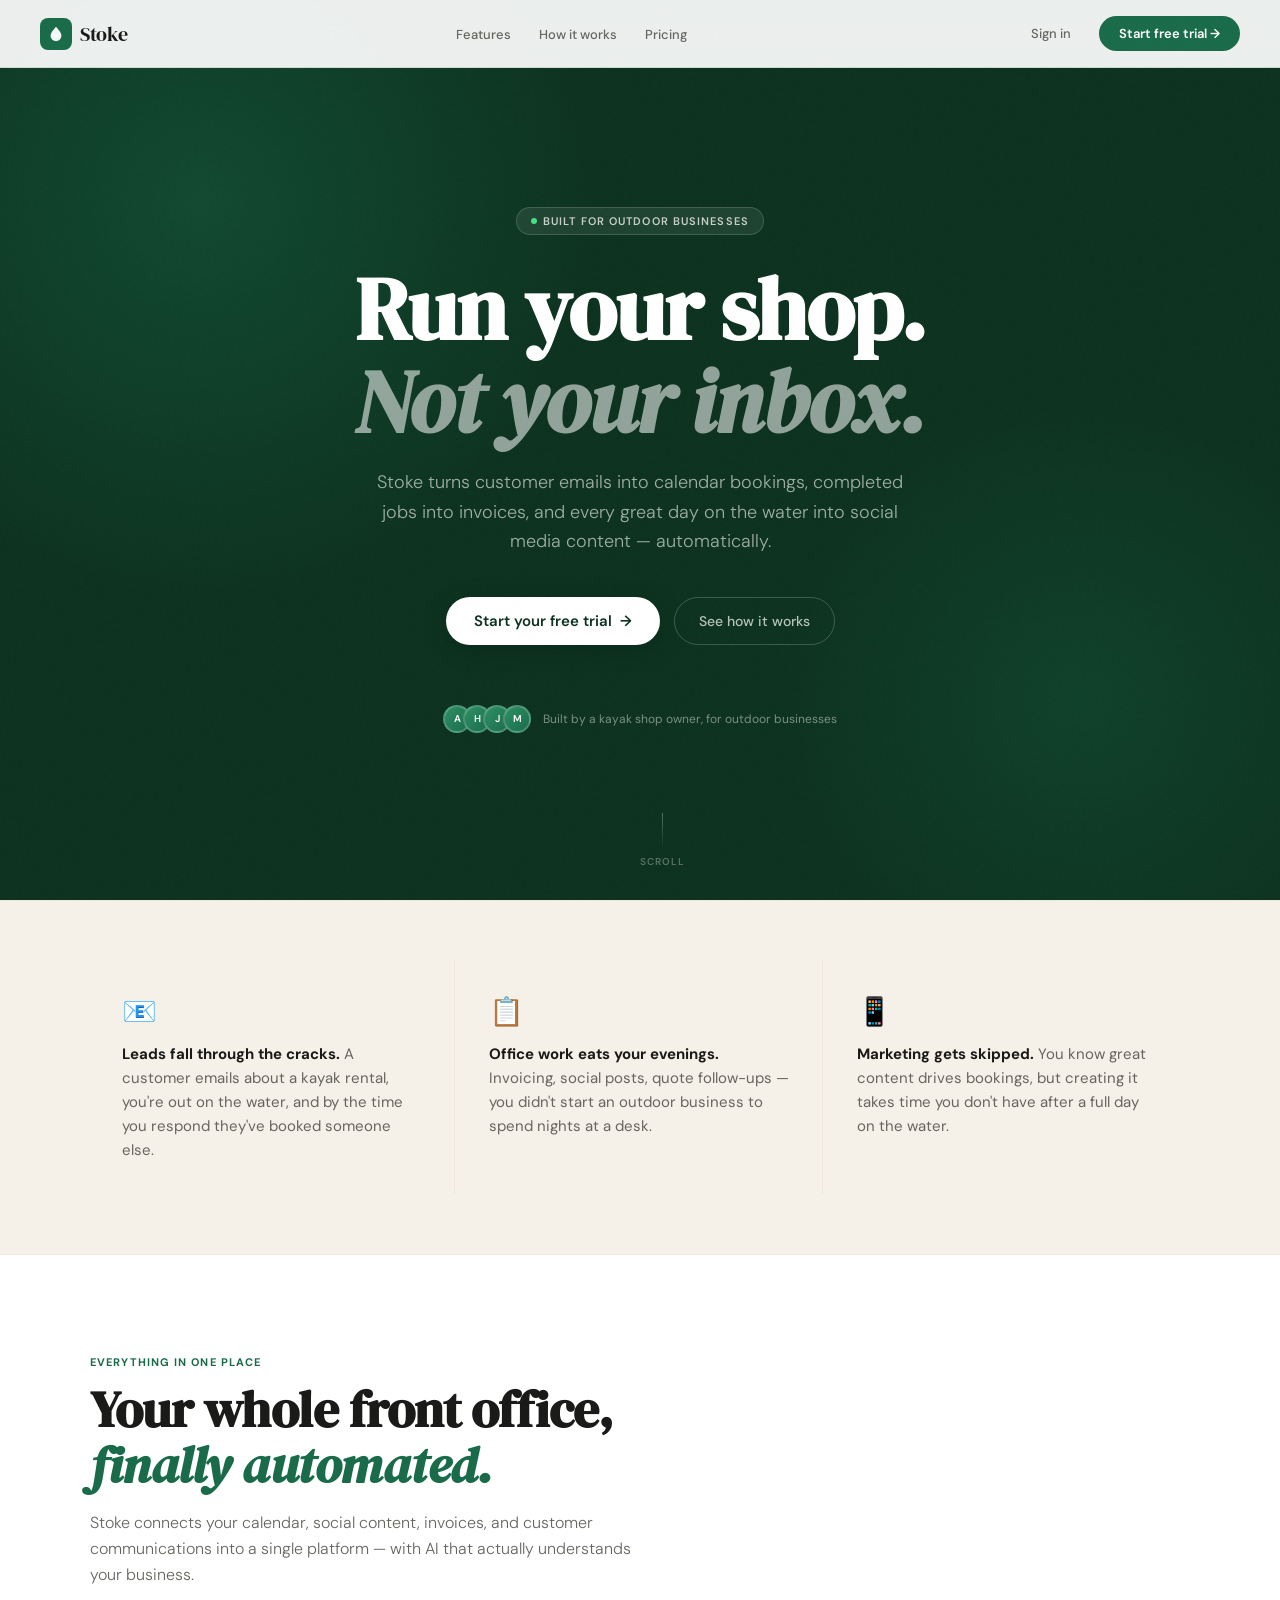
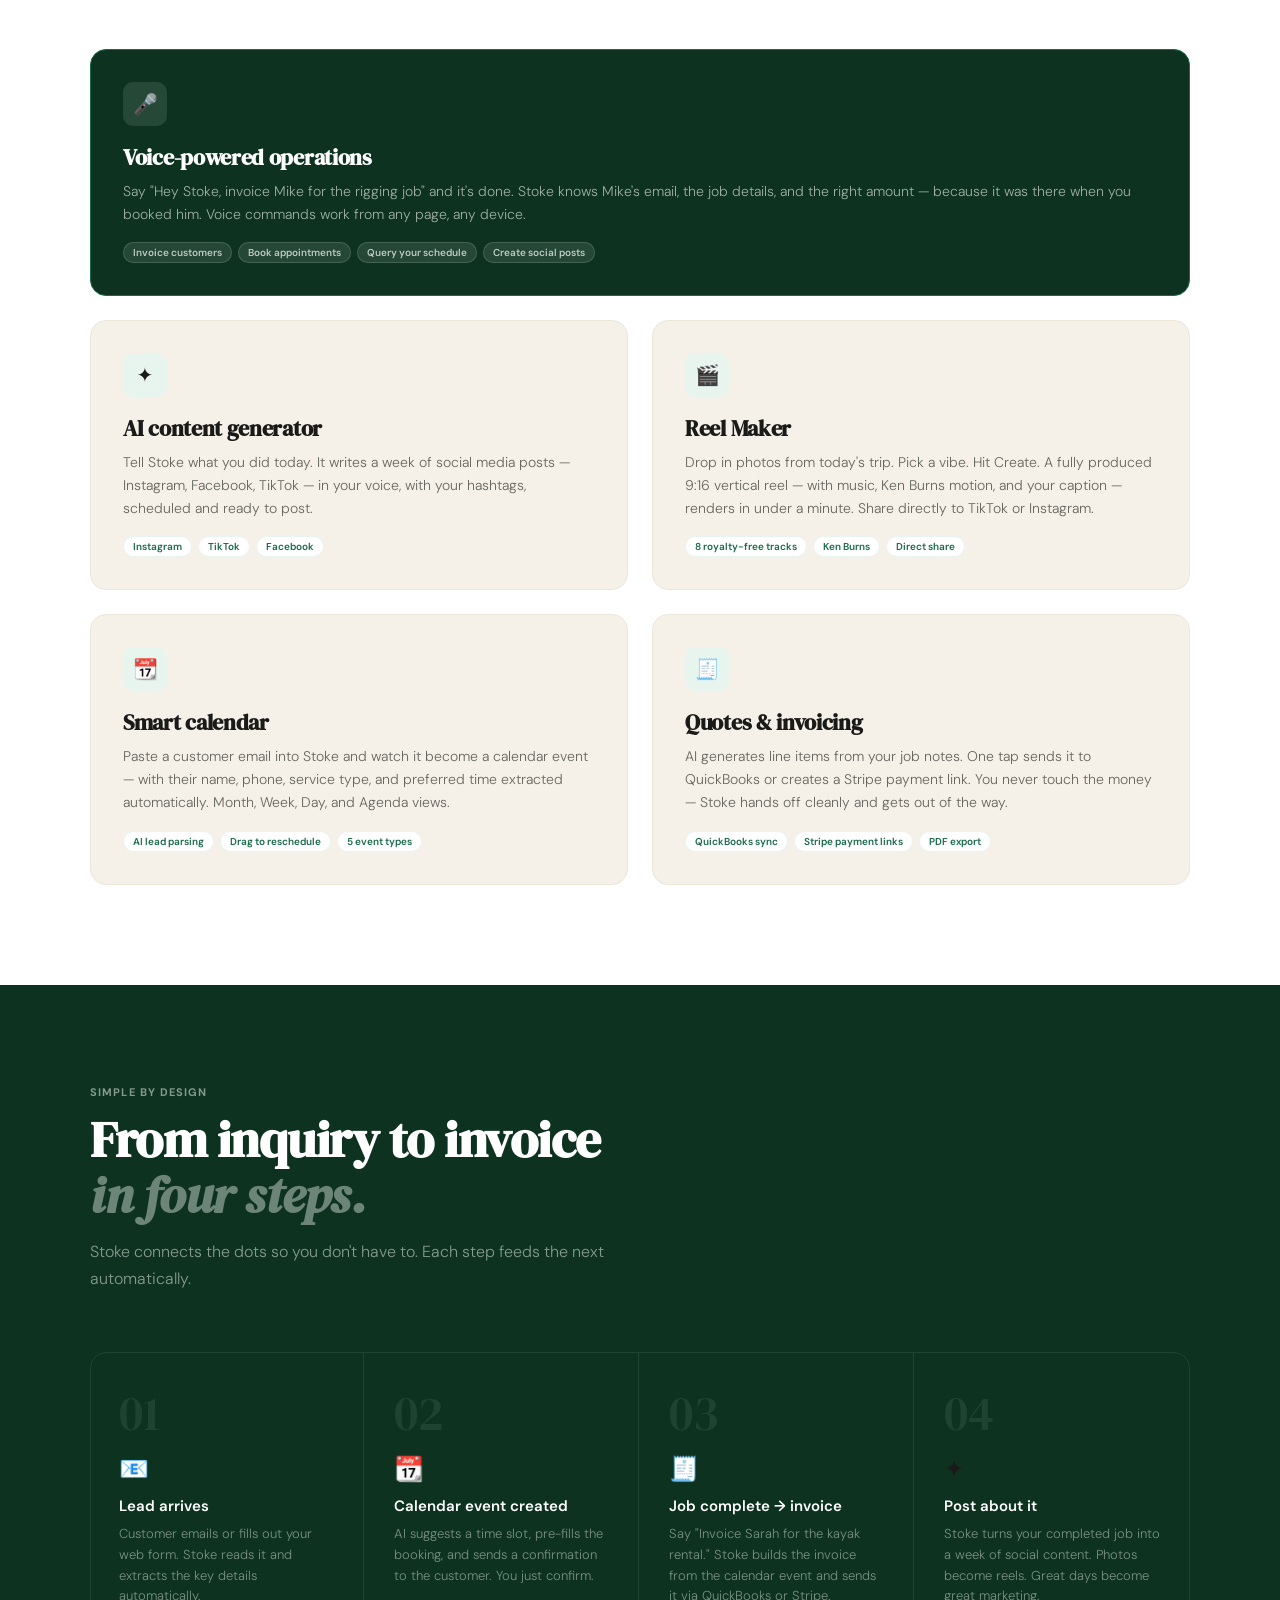
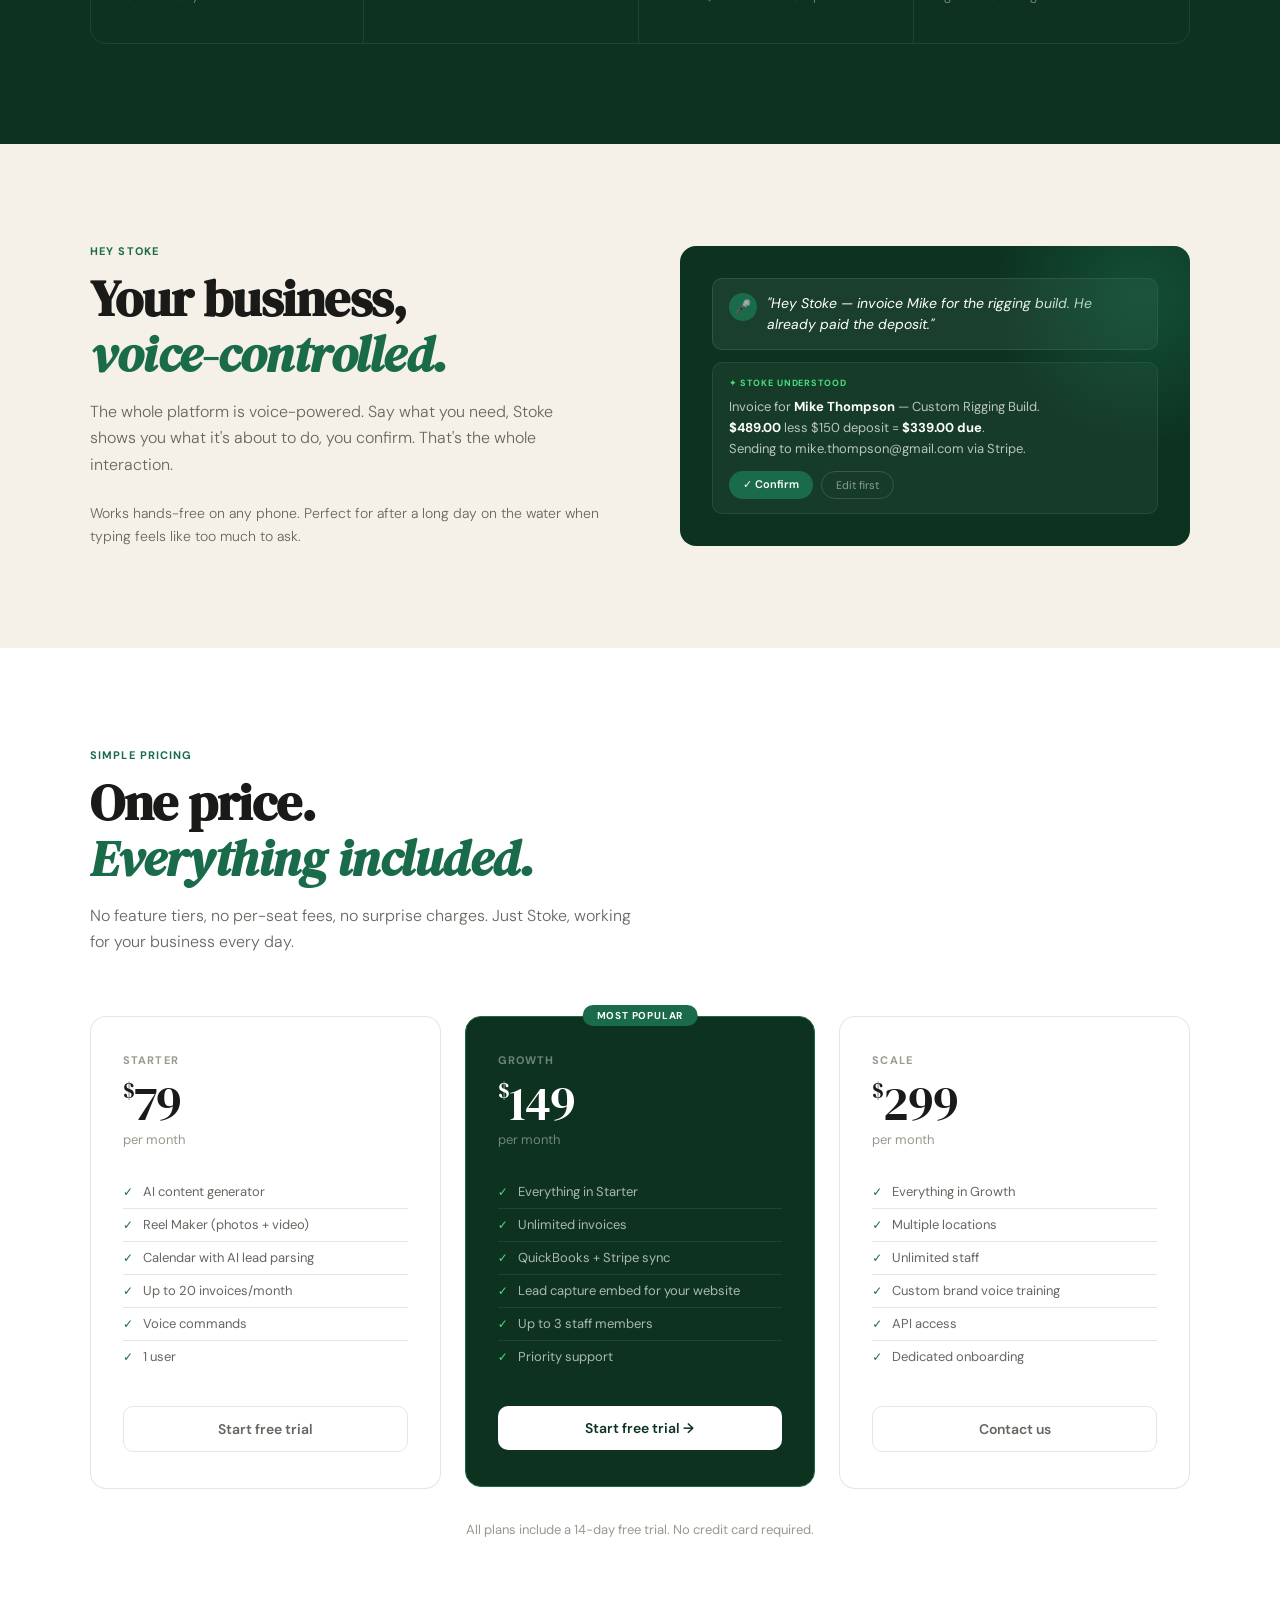
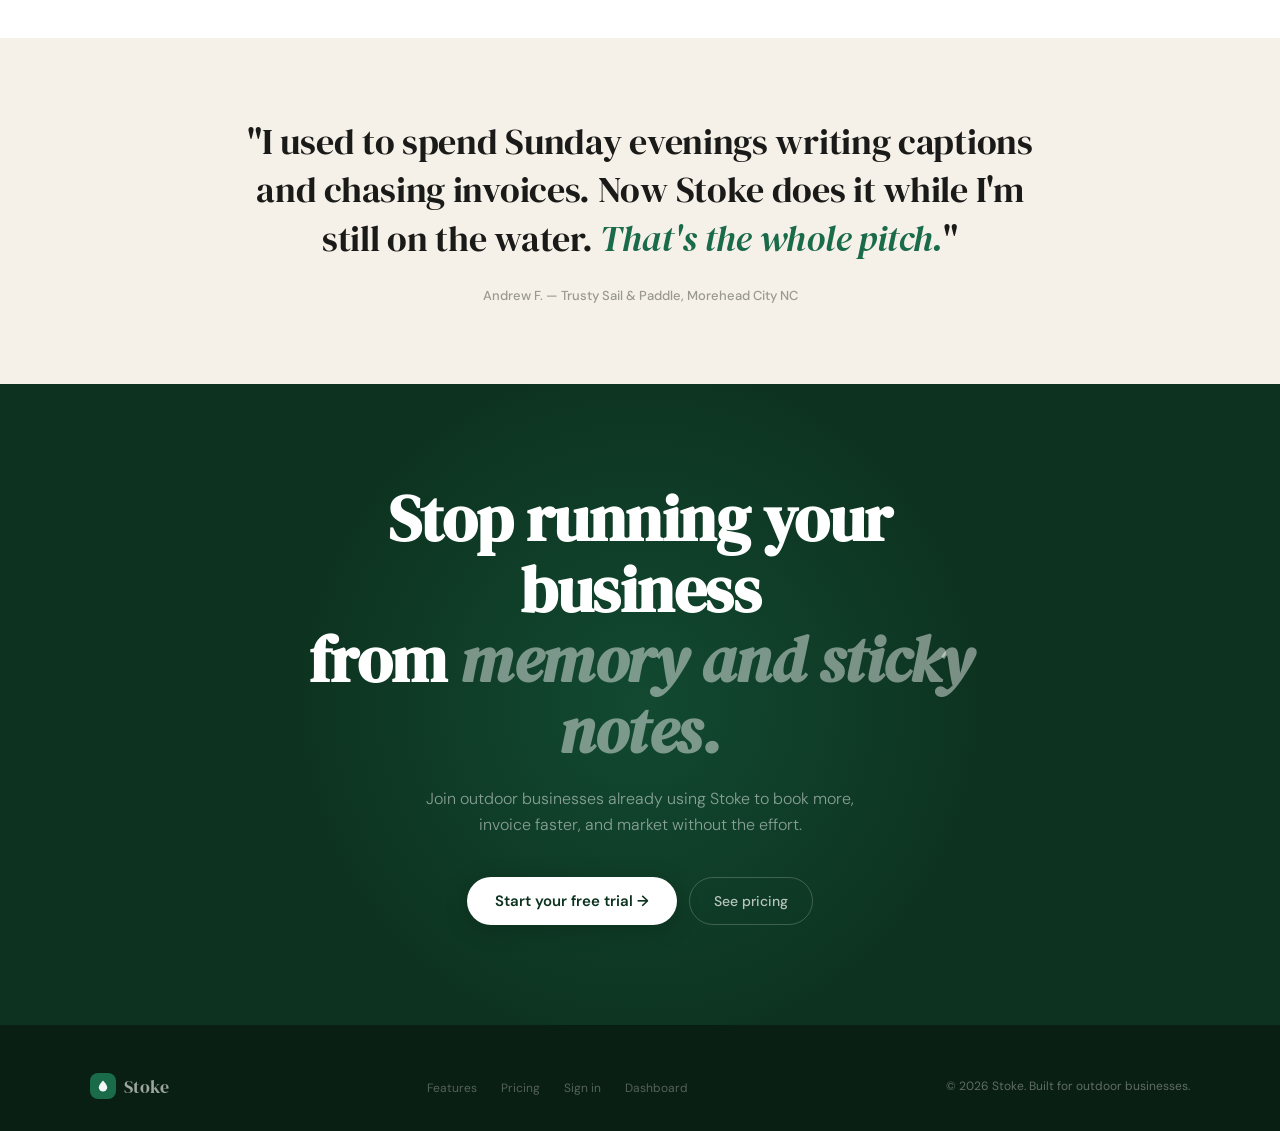
==== commit 0c5dd4ab: "Landing page as root, demo login" ====
--- a/app.html
+++ b/app.html
@@ -1,322 +1,1143 @@
-﻿<!DOCTYPE html>
+<!DOCTYPE html>
 <html lang="en">
 <head>
 <meta charset="UTF-8">
 <meta name="viewport" content="width=device-width, initial-scale=1.0">
-<title>Stoke — Turn your work into growth</title>
+<title>Stoke — The Operating System for Outdoor Businesses</title>
+<meta name="description" content="Stoke turns emails into bookings, jobs into invoices, and every completed job into social content. Built for kayak shops, sailing schools, outdoor guides, and adventure businesses.">
 <link rel="preconnect" href="https://fonts.googleapis.com">
 <link rel="preconnect" href="https://fonts.gstatic.com" crossorigin>
-<link href="https://fonts.googleapis.com/css2?family=DM+Serif+Display:ital@0;1&family=DM+Sans:wght@300;400;500&display=swap" rel="stylesheet">
-<link rel="stylesheet" href="css/stoke.css">
+<link href="https://fonts.googleapis.com/css2?family=DM+Serif+Display:ital@0;1&family=DM+Sans:wght@300;400;500;600&display=swap" rel="stylesheet">
 <style>
-/* ── v8.2 additions ── */
-.stream-status {
-  display:none;
-  align-items:center;
-  gap:8px;
-  padding:10px 14px;
-  background:var(--green-light);
-  border:0.5px solid var(--green);
-  border-radius:var(--radius);
-  font-size:12px;
-  color:var(--green);
-  font-weight:500;
-  margin-bottom:1rem;
-  animation: pulse-border 2s infinite;
-}
-@keyframes pulse-border {
-  0%,100% { border-color: var(--green); }
-  50%      { border-color: transparent; }
-}
-.photo-label {
-  position:absolute;
-  bottom:0; left:0; right:0;
-  background:rgba(0,0,0,0.55);
-  color:#fff;
-  font-size:9px;
-  font-weight:500;
-  text-align:center;
-  padding:2px 0;
-  border-radius:0 0 var(--radius) var(--radius);
-}
-.photo-strip-item {
-  display:flex;
-  flex-direction:column;
-  align-items:center;
-  gap:2px;
-  cursor:pointer;
-}
-.photo-strip-item.featured .photo-strip-thumb { border:2.5px solid var(--green); }
-.photo-strip-label {
-  font-size:9px;
-  color:var(--text-3);
-  font-weight:500;
-}
-.photo-strip-item.featured .photo-strip-label { color:var(--green); }
-.featured-photo-label {
-  font-size:11px;
-  color:var(--text-3);
-  padding:4px 14px 6px;
-  font-style:italic;
-}
-.cal-cell.drag-over {
-  border-color:var(--green) !important;
-  background:var(--green-light) !important;
-  box-shadow:0 0 0 2px rgba(26,107,74,0.2);
-}
-.day-section[draggable="true"] .day-badge { cursor:grab; }
-.day-section[draggable="true"] .day-badge::before { content:'⠿ '; opacity:0.4; font-size:12px; }
-.content-card.dragging { opacity:0.4; transform:scale(0.98); }
-.day-section.drop-target { outline:2px dashed var(--green); outline-offset:4px; border-radius:var(--radius); background:var(--green-light); }
-.drag-card-handle { color:var(--text-3); cursor:grab; font-size:14px; margin-right:4px; flex-shrink:0; }
-.drag-card-handle:hover { color:var(--green); }
+*, *::before, *::after { box-sizing: border-box; margin: 0; padding: 0; }
+
+:root {
+  --green:       #1a6b4a;
+  --green-dark:  #0d3320;
+  --green-mid:   #0f4a32;
+  --green-light: #e8f5ef;
+  --green-glow:  rgba(26,107,74,0.15);
+  --sand:        #f5f0e8;
+  --sand-2:      #ede7d9;
+  --text:        #1a1a18;
+  --text-2:      #666660;
+  --text-3:      #99998f;
+  --white:       #ffffff;
+  --border:      rgba(0,0,0,0.1);
+  --serif:       'DM Serif Display', Georgia, serif;
+  --sans:        'DM Sans', system-ui, sans-serif;
+  --radius:      10px;
+  --radius-lg:   16px;
+}
+
+html { scroll-behavior: smooth; }
+body {
+  font-family: var(--sans);
+  background: var(--white);
+  color: var(--text);
+  -webkit-font-smoothing: antialiased;
+  overflow-x: hidden;
+}
+
+/* ── NOISE TEXTURE ─────────────────────────────────────────── */
+body::before {
+  content: '';
+  position: fixed;
+  inset: 0;
+  background-image: url("data:image/svg+xml,%3Csvg viewBox='0 0 256 256' xmlns='http://www.w3.org/2000/svg'%3E%3Cfilter id='noise'%3E%3CfeTurbulence type='fractalNoise' baseFrequency='0.9' numOctaves='4' stitchTiles='stitch'/%3E%3C/filter%3E%3Crect width='100%25' height='100%25' filter='url(%23noise)' opacity='0.03'/%3E%3C/svg%3E");
+  pointer-events: none;
+  z-index: 999;
+  opacity: .4;
+}
+
+/* ── NAV ────────────────────────────────────────────────────── */
+nav {
+  position: fixed;
+  top: 0; left: 0; right: 0;
+  z-index: 100;
+  padding: 16px 40px;
+  display: flex;
+  align-items: center;
+  justify-content: space-between;
+  background: rgba(255,255,255,0.92);
+  backdrop-filter: blur(12px);
+  -webkit-backdrop-filter: blur(12px);
+  border-bottom: 0.5px solid var(--border);
+  transition: box-shadow .2s;
+}
+nav.scrolled { box-shadow: 0 2px 20px rgba(0,0,0,0.08); }
+.nav-brand {
+  display: flex;
+  align-items: center;
+  gap: 8px;
+  text-decoration: none;
+}
+.nav-logo {
+  width: 32px; height: 32px;
+  background: var(--green);
+  border-radius: 8px;
+  display: flex;
+  align-items: center;
+  justify-content: center;
+}
+.nav-wordmark {
+  font-family: var(--serif);
+  font-size: 20px;
+  color: var(--text);
+  letter-spacing: -0.5px;
+}
+.nav-links {
+  display: flex;
+  align-items: center;
+  gap: 28px;
+  list-style: none;
+}
+.nav-links a {
+  font-size: 13px;
+  font-weight: 500;
+  color: var(--text-2);
+  text-decoration: none;
+  transition: color .15s;
+}
+.nav-links a:hover { color: var(--green); }
+.nav-cta {
+  display: flex;
+  align-items: center;
+  gap: 12px;
+}
+.btn-ghost {
+  font-size: 13px;
+  font-weight: 500;
+  color: var(--text-2);
+  text-decoration: none;
+  padding: 8px 16px;
+  border-radius: 20px;
+  transition: all .15s;
+}
+.btn-ghost:hover { color: var(--green); background: var(--green-light); }
+.btn-primary {
+  font-size: 13px;
+  font-weight: 600;
+  color: white;
+  background: var(--green);
+  text-decoration: none;
+  padding: 9px 20px;
+  border-radius: 20px;
+  transition: background .15s;
+  display: inline-flex;
+  align-items: center;
+  gap: 6px;
+}
+.btn-primary:hover { background: var(--green-mid); }
+@media(max-width:640px){
+  nav { padding: 12px 20px; }
+  .nav-links { display: none; }
+}
+
+/* ── HERO ───────────────────────────────────────────────────── */
+.hero {
+  min-height: 100vh;
+  background: var(--green-dark);
+  display: flex;
+  flex-direction: column;
+  align-items: center;
+  justify-content: center;
+  text-align: center;
+  padding: 120px 24px 80px;
+  position: relative;
+  overflow: hidden;
+}
+/* Organic background shapes */
+.hero::before {
+  content: '';
+  position: absolute;
+  width: 800px; height: 800px;
+  background: radial-gradient(circle, rgba(26,107,74,0.4) 0%, transparent 70%);
+  top: -200px; left: -200px;
+  pointer-events: none;
+}
+.hero::after {
+  content: '';
+  position: absolute;
+  width: 600px; height: 600px;
+  background: radial-gradient(circle, rgba(26,107,74,0.25) 0%, transparent 70%);
+  bottom: -100px; right: -100px;
+  pointer-events: none;
+}
+.hero-badge {
+  display: inline-flex;
+  align-items: center;
+  gap: 6px;
+  background: rgba(255,255,255,0.08);
+  border: 0.5px solid rgba(255,255,255,0.15);
+  color: rgba(255,255,255,0.75);
+  font-size: 11px;
+  font-weight: 600;
+  text-transform: uppercase;
+  letter-spacing: .1em;
+  padding: 6px 14px;
+  border-radius: 20px;
+  margin-bottom: 28px;
+  position: relative;
+  z-index: 1;
+  animation: fadeUp .6s ease both;
+}
+.hero-badge-dot {
+  width: 6px; height: 6px;
+  border-radius: 50%;
+  background: #4ade80;
+  animation: pulse-green 2s ease-in-out infinite;
+}
+@keyframes pulse-green {
+  0%,100% { opacity: 1; }
+  50% { opacity: .4; }
+}
+.hero h1 {
+  font-family: var(--serif);
+  font-size: clamp(44px, 7vw, 88px);
+  color: white;
+  line-height: 1.05;
+  letter-spacing: -1px;
+  max-width: 900px;
+  position: relative;
+  z-index: 1;
+  animation: fadeUp .6s .1s ease both;
+}
+.hero h1 em {
+  font-style: italic;
+  color: rgba(255,255,255,0.55);
+}
+.hero-sub {
+  font-size: clamp(15px, 2vw, 18px);
+  color: rgba(255,255,255,0.6);
+  max-width: 560px;
+  line-height: 1.65;
+  margin: 20px auto 40px;
+  font-weight: 300;
+  position: relative;
+  z-index: 1;
+  animation: fadeUp .6s .2s ease both;
+}
+.hero-actions {
+  display: flex;
+  align-items: center;
+  gap: 14px;
+  justify-content: center;
+  flex-wrap: wrap;
+  position: relative;
+  z-index: 1;
+  animation: fadeUp .6s .3s ease both;
+}
+.btn-hero-primary {
+  font-size: 15px;
+  font-weight: 600;
+  color: var(--green-dark);
+  background: white;
+  text-decoration: none;
+  padding: 14px 28px;
+  border-radius: 30px;
+  transition: all .2s;
+  display: inline-flex;
+  align-items: center;
+  gap: 8px;
+  box-shadow: 0 4px 24px rgba(0,0,0,0.2);
+}
+.btn-hero-primary:hover { transform: translateY(-2px); box-shadow: 0 8px 32px rgba(0,0,0,0.3); }
+.btn-hero-ghost {
+  font-size: 14px;
+  font-weight: 500;
+  color: rgba(255,255,255,0.7);
+  text-decoration: none;
+  padding: 14px 24px;
+  border-radius: 30px;
+  border: 0.5px solid rgba(255,255,255,0.2);
+  transition: all .15s;
+}
+.btn-hero-ghost:hover { color: white; border-color: rgba(255,255,255,0.5); background: rgba(255,255,255,0.05); }
+/* Social proof strip */
+.hero-proof {
+  margin-top: 60px;
+  display: flex;
+  align-items: center;
+  gap: 12px;
+  color: rgba(255,255,255,0.45);
+  font-size: 12px;
+  position: relative;
+  z-index: 1;
+  animation: fadeUp .6s .4s ease both;
+}
+.hero-avatars {
+  display: flex;
+}
+.hero-avatar {
+  width: 28px; height: 28px;
+  border-radius: 50%;
+  border: 2px solid rgba(255,255,255,0.2);
+  margin-left: -8px;
+  background: linear-gradient(135deg, #2d9164, #1a6b4a);
+  display: flex;
+  align-items: center;
+  justify-content: center;
+  font-size: 10px;
+  font-weight: 600;
+  color: white;
+}
+.hero-avatar:first-child { margin-left: 0; }
+@keyframes fadeUp {
+  from { opacity: 0; transform: translateY(16px); }
+  to   { opacity: 1; transform: translateY(0); }
+}
+
+/* ── SCROLL INDICATOR ───────────────────────────────────────── */
+.scroll-indicator {
+  position: absolute;
+  bottom: 32px;
+  left: 50%;
+  transform: translateX(-50%);
+  display: flex;
+  flex-direction: column;
+  align-items: center;
+  gap: 6px;
+  color: rgba(255,255,255,0.3);
+  font-size: 10px;
+  font-weight: 600;
+  text-transform: uppercase;
+  letter-spacing: .1em;
+  animation: fadeUp .6s .6s ease both;
+  z-index: 1;
+}
+.scroll-line {
+  width: 1px; height: 36px;
+  background: linear-gradient(to bottom, rgba(255,255,255,0.3), transparent);
+  animation: scroll-pulse 2s ease-in-out infinite;
+}
+@keyframes scroll-pulse {
+  0%,100%{ opacity: .3; } 50%{ opacity: .8; }
+}
+
+/* ── SECTIONS ───────────────────────────────────────────────── */
+section { padding: 100px 24px; }
+.container { max-width: 1100px; margin: 0 auto; }
+.section-tag {
+  font-size: 11px;
+  font-weight: 700;
+  text-transform: uppercase;
+  letter-spacing: .1em;
+  color: var(--green);
+  margin-bottom: 12px;
+}
+.section-h2 {
+  font-family: var(--serif);
+  font-size: clamp(32px, 4vw, 52px);
+  line-height: 1.1;
+  letter-spacing: -0.5px;
+  color: var(--text);
+  margin-bottom: 16px;
+}
+.section-h2 em { font-style: italic; color: var(--green); }
+.section-sub {
+  font-size: 16px;
+  color: var(--text-2);
+  line-height: 1.65;
+  max-width: 560px;
+  font-weight: 300;
+}
+
+/* ── PROBLEM STRIP ──────────────────────────────────────────── */
+.problem-strip {
+  background: var(--sand);
+  padding: 60px 24px;
+  border-top: 0.5px solid var(--sand-2);
+  border-bottom: 0.5px solid var(--sand-2);
+}
+.problem-grid {
+  max-width: 1100px;
+  margin: 0 auto;
+  display: grid;
+  grid-template-columns: repeat(3, 1fr);
+  gap: 2px;
+}
+@media(max-width:640px){ .problem-grid { grid-template-columns: 1fr; gap: 0; } }
+.problem-item {
+  padding: 32px;
+  border-right: 0.5px solid var(--sand-2);
+}
+.problem-item:last-child { border-right: none; }
+.problem-emoji { font-size: 28px; margin-bottom: 12px; }
+.problem-text {
+  font-size: 15px;
+  color: var(--text-2);
+  line-height: 1.6;
+}
+.problem-text strong { color: var(--text); }
+
+/* ── FEATURES ───────────────────────────────────────────────── */
+.features-grid {
+  display: grid;
+  grid-template-columns: 1fr 1fr;
+  gap: 1.5rem;
+  margin-top: 60px;
+}
+@media(max-width:760px){ .features-grid { grid-template-columns: 1fr; } }
+.feature-card {
+  background: var(--sand);
+  border: 0.5px solid var(--sand-2);
+  border-radius: var(--radius-lg);
+  padding: 32px;
+  position: relative;
+  overflow: hidden;
+  transition: transform .2s, box-shadow .2s;
+}
+.feature-card:hover { transform: translateY(-3px); box-shadow: 0 12px 40px rgba(0,0,0,0.08); }
+.feature-card.highlight {
+  background: var(--green-dark);
+  border-color: var(--green);
+  grid-column: span 2;
+}
+@media(max-width:760px){ .feature-card.highlight { grid-column: span 1; } }
+.feature-icon {
+  width: 44px; height: 44px;
+  background: var(--green-light);
+  border-radius: 10px;
+  display: flex;
+  align-items: center;
+  justify-content: center;
+  font-size: 20px;
+  margin-bottom: 16px;
+}
+.feature-card.highlight .feature-icon { background: rgba(255,255,255,0.1); }
+.feature-h3 {
+  font-family: var(--serif);
+  font-size: 22px;
+  color: var(--text);
+  margin-bottom: 8px;
+  letter-spacing: -0.3px;
+}
+.feature-card.highlight .feature-h3 { color: white; }
+.feature-p {
+  font-size: 14px;
+  color: var(--text-2);
+  line-height: 1.65;
+  font-weight: 300;
+}
+.feature-card.highlight .feature-p { color: rgba(255,255,255,0.6); }
+.feature-tags {
+  display: flex;
+  flex-wrap: wrap;
+  gap: 6px;
+  margin-top: 16px;
+}
+.feature-tag {
+  font-size: 10px;
+  font-weight: 600;
+  padding: 3px 9px;
+  border-radius: 20px;
+  background: white;
+  color: var(--green);
+  border: 0.5px solid var(--green-light);
+}
+.feature-card.highlight .feature-tag {
+  background: rgba(255,255,255,0.1);
+  color: rgba(255,255,255,0.7);
+  border-color: rgba(255,255,255,0.15);
+}
+
+/* ── HOW IT WORKS ───────────────────────────────────────────── */
+.how-section { background: var(--green-dark); }
+.how-section .section-tag { color: rgba(255,255,255,0.5); }
+.how-section .section-h2 { color: white; }
+.how-section .section-h2 em { color: rgba(255,255,255,0.4); }
+.how-section .section-sub { color: rgba(255,255,255,0.5); }
+.steps {
+  display: grid;
+  grid-template-columns: repeat(4, 1fr);
+  gap: 2px;
+  margin-top: 60px;
+  border: 0.5px solid rgba(255,255,255,0.08);
+  border-radius: var(--radius-lg);
+  overflow: hidden;
+}
+@media(max-width:760px){ .steps { grid-template-columns: 1fr 1fr; } }
+@media(max-width:480px){ .steps { grid-template-columns: 1fr; } }
+.step {
+  padding: 36px 28px;
+  border-right: 0.5px solid rgba(255,255,255,0.08);
+  position: relative;
+}
+.step:last-child { border-right: none; }
+.step-num {
+  font-family: var(--serif);
+  font-size: 48px;
+  color: rgba(255,255,255,0.08);
+  line-height: 1;
+  margin-bottom: 16px;
+}
+.step-icon { font-size: 24px; margin-bottom: 12px; }
+.step-title {
+  font-size: 15px;
+  font-weight: 600;
+  color: white;
+  margin-bottom: 8px;
+}
+.step-desc {
+  font-size: 13px;
+  color: rgba(255,255,255,0.45);
+  line-height: 1.6;
+  font-weight: 300;
+}
+
+/* ── VOICE FEATURE ──────────────────────────────────────────── */
+.voice-section {
+  background: var(--sand);
+  padding: 100px 24px;
+}
+.voice-inner {
+  max-width: 1100px;
+  margin: 0 auto;
+  display: grid;
+  grid-template-columns: 1fr 1fr;
+  gap: 80px;
+  align-items: center;
+}
+@media(max-width:760px){
+  .voice-inner { grid-template-columns: 1fr; gap: 40px; }
+}
+.voice-demo {
+  background: var(--green-dark);
+  border-radius: var(--radius-lg);
+  padding: 32px;
+  position: relative;
+  overflow: hidden;
+}
+.voice-demo::before {
+  content: '';
+  position: absolute;
+  width: 300px; height: 300px;
+  background: radial-gradient(circle, rgba(26,107,74,0.5) 0%, transparent 70%);
+  top: -100px; right: -100px;
+  pointer-events: none;
+}
+.voice-prompt {
+  background: rgba(255,255,255,0.06);
+  border: 0.5px solid rgba(255,255,255,0.1);
+  border-radius: 10px;
+  padding: 14px 16px;
+  margin-bottom: 12px;
+  display: flex;
+  align-items: flex-start;
+  gap: 10px;
+}
+.voice-mic {
+  width: 28px; height: 28px;
+  background: var(--green);
+  border-radius: 50%;
+  display: flex;
+  align-items: center;
+  justify-content: center;
+  font-size: 13px;
+  flex-shrink: 0;
+  animation: mic-pulse 2s ease-in-out infinite;
+}
+@keyframes mic-pulse {
+  0%,100%{ box-shadow: 0 0 0 0 rgba(26,107,74,0.4); }
+  50%{ box-shadow: 0 0 0 8px rgba(26,107,74,0); }
+}
+.voice-text {
+  font-size: 14px;
+  color: white;
+  font-style: italic;
+  line-height: 1.5;
+}
+.voice-response {
+  background: rgba(255,255,255,0.04);
+  border: 0.5px solid rgba(255,255,255,0.08);
+  border-radius: 10px;
+  padding: 14px 16px;
+}
+.voice-response-label {
+  font-size: 9px;
+  font-weight: 700;
+  text-transform: uppercase;
+  letter-spacing: .1em;
+  color: #4ade80;
+  margin-bottom: 8px;
+}
+.voice-response-text {
+  font-size: 13px;
+  color: rgba(255,255,255,0.7);
+  line-height: 1.6;
+}
+.voice-response-actions {
+  display: flex;
+  gap: 8px;
+  margin-top: 12px;
+}
+.voice-btn-confirm {
+  font-size: 11px;
+  font-weight: 600;
+  padding: 6px 14px;
+  background: var(--green);
+  color: white;
+  border-radius: 20px;
+  cursor: pointer;
+}
+.voice-btn-edit {
+  font-size: 11px;
+  padding: 6px 14px;
+  border: 0.5px solid rgba(255,255,255,0.15);
+  color: rgba(255,255,255,0.5);
+  border-radius: 20px;
+  cursor: pointer;
+}
+
+/* ── PRICING ────────────────────────────────────────────────── */
+.pricing-grid {
+  display: grid;
+  grid-template-columns: 1fr 1fr 1fr;
+  gap: 1.5rem;
+  margin-top: 60px;
+  align-items: start;
+}
+@media(max-width:760px){ .pricing-grid { grid-template-columns: 1fr; max-width: 400px; margin-left: auto; margin-right: auto; } }
+.pricing-card {
+  border: 0.5px solid var(--border);
+  border-radius: var(--radius-lg);
+  padding: 36px 32px;
+  position: relative;
+  background: white;
+  transition: transform .2s, box-shadow .2s;
+}
+.pricing-card:hover { transform: translateY(-4px); box-shadow: 0 16px 48px rgba(0,0,0,0.1); }
+.pricing-card.featured {
+  background: var(--green-dark);
+  border-color: var(--green);
+  transform: scale(1.03);
+}
+.pricing-card.featured:hover { transform: scale(1.03) translateY(-4px); }
+.pricing-badge {
+  position: absolute;
+  top: -12px;
+  left: 50%;
+  transform: translateX(-50%);
+  background: var(--green);
+  color: white;
+  font-size: 10px;
+  font-weight: 700;
+  text-transform: uppercase;
+  letter-spacing: .08em;
+  padding: 4px 14px;
+  border-radius: 20px;
+  white-space: nowrap;
+}
+.pricing-tier {
+  font-size: 11px;
+  font-weight: 700;
+  text-transform: uppercase;
+  letter-spacing: .1em;
+  color: var(--text-3);
+  margin-bottom: 12px;
+}
+.pricing-card.featured .pricing-tier { color: rgba(255,255,255,0.4); }
+.pricing-price {
+  font-family: var(--serif);
+  font-size: 48px;
+  color: var(--text);
+  line-height: 1;
+  margin-bottom: 4px;
+  letter-spacing: -1px;
+}
+.pricing-card.featured .pricing-price { color: white; }
+.pricing-price sup { font-size: 22px; vertical-align: top; margin-top: 8px; }
+.pricing-period {
+  font-size: 13px;
+  color: var(--text-3);
+  margin-bottom: 28px;
+}
+.pricing-card.featured .pricing-period { color: rgba(255,255,255,0.4); }
+.pricing-features {
+  list-style: none;
+  margin-bottom: 32px;
+}
+.pricing-features li {
+  display: flex;
+  align-items: flex-start;
+  gap: 10px;
+  font-size: 13px;
+  color: var(--text-2);
+  padding: 7px 0;
+  border-bottom: 0.5px solid var(--border);
+  line-height: 1.4;
+}
+.pricing-features li:last-child { border-bottom: none; }
+.pricing-card.featured .pricing-features li { color: rgba(255,255,255,0.65); border-bottom-color: rgba(255,255,255,0.08); }
+.pricing-check { color: var(--green); font-size: 12px; flex-shrink: 0; margin-top: 1px; }
+.pricing-card.featured .pricing-check { color: #4ade80; }
+.pricing-cta {
+  width: 100%;
+  padding: 13px;
+  background: var(--green);
+  color: white;
+  border: none;
+  border-radius: var(--radius);
+  font-family: var(--sans);
+  font-size: 14px;
+  font-weight: 600;
+  cursor: pointer;
+  text-align: center;
+  text-decoration: none;
+  display: block;
+  transition: background .15s;
+}
+.pricing-cta:hover { background: var(--green-mid); }
+.pricing-cta.ghost {
+  background: transparent;
+  border: 0.5px solid var(--border);
+  color: var(--text-2);
+}
+.pricing-cta.ghost:hover { border-color: var(--green); color: var(--green); background: var(--green-light); }
+.pricing-card.featured .pricing-cta {
+  background: white;
+  color: var(--green-dark);
+}
+.pricing-card.featured .pricing-cta:hover { background: rgba(255,255,255,0.9); }
+
+/* ── TESTIMONIAL ────────────────────────────────────────────── */
+.testimonial-section {
+  background: var(--sand);
+  padding: 80px 24px;
+  text-align: center;
+}
+.testimonial-quote {
+  font-family: var(--serif);
+  font-size: clamp(22px, 3vw, 36px);
+  color: var(--text);
+  max-width: 800px;
+  margin: 0 auto 24px;
+  line-height: 1.35;
+  letter-spacing: -0.3px;
+}
+.testimonial-quote em { font-style: italic; color: var(--green); }
+.testimonial-author {
+  font-size: 13px;
+  color: var(--text-3);
+  font-weight: 500;
+}
+
+/* ── CTA BOTTOM ─────────────────────────────────────────────── */
+.cta-section {
+  background: var(--green-dark);
+  text-align: center;
+  padding: 100px 24px;
+  position: relative;
+  overflow: hidden;
+}
+.cta-section::before {
+  content: '';
+  position: absolute;
+  width: 700px; height: 700px;
+  background: radial-gradient(circle, rgba(26,107,74,0.4), transparent 70%);
+  top: 50%; left: 50%;
+  transform: translate(-50%, -50%);
+  pointer-events: none;
+}
+.cta-section h2 {
+  font-family: var(--serif);
+  font-size: clamp(36px, 5vw, 64px);
+  color: white;
+  line-height: 1.1;
+  letter-spacing: -0.5px;
+  max-width: 700px;
+  margin: 0 auto 20px;
+  position: relative;
+  z-index: 1;
+}
+.cta-section h2 em { font-style: italic; color: rgba(255,255,255,0.45); }
+.cta-section p {
+  font-size: 16px;
+  color: rgba(255,255,255,0.5);
+  max-width: 440px;
+  margin: 0 auto 40px;
+  line-height: 1.6;
+  position: relative;
+  z-index: 1;
+  font-weight: 300;
+}
+.cta-actions {
+  display: flex;
+  gap: 12px;
+  justify-content: center;
+  flex-wrap: wrap;
+  position: relative;
+  z-index: 1;
+}
+
+/* ── FOOTER ─────────────────────────────────────────────────── */
+footer {
+  background: #0a1f13;
+  padding: 48px 40px 32px;
+  color: rgba(255,255,255,0.35);
+}
+.footer-inner {
+  max-width: 1100px;
+  margin: 0 auto;
+  display: flex;
+  align-items: center;
+  justify-content: space-between;
+  flex-wrap: wrap;
+  gap: 16px;
+}
+.footer-brand {
+  display: flex;
+  align-items: center;
+  gap: 8px;
+  font-family: var(--serif);
+  font-size: 18px;
+  color: rgba(255,255,255,0.6);
+  text-decoration: none;
+}
+.footer-links {
+  display: flex;
+  gap: 24px;
+  list-style: none;
+}
+.footer-links a {
+  font-size: 12px;
+  color: rgba(255,255,255,0.3);
+  text-decoration: none;
+  transition: color .15s;
+}
+.footer-links a:hover { color: rgba(255,255,255,0.7); }
+.footer-copy { font-size: 12px; }
 </style>
 </head>
 <body>
-<div class="app">
-
-  <!-- ── HEADER ─────────────────────────────────────────── -->
-  <div class="header">
-    <a href="dashboard.html" class="header-home">
-      <div class="logo"><svg viewBox="0 0 20 20" fill="none" width="20" height="20"><path d="M10 2C10 2 4 8 4 12a6 6 0 0012 0c0-4-6-10-6-10z" fill="white" opacity=".95"/><path d="M10 8c0 0-2 3-2 5a2 2 0 004 0c0-2-2-5-2-5z" fill="white" opacity=".45"/></svg></div>
-      <span class="wordmark">Stoke</span>
+
+<!-- NAV -->
+<nav id="nav">
+  <a href="#" class="nav-brand">
+    <div class="nav-logo">
+      <svg viewBox="0 0 20 20" fill="none" width="18" height="18">
+        <path d="M10 2C10 2 4 8 4 12a6 6 0 0012 0c0-4-6-10-6-10z" fill="white" opacity=".95"/>
+        <path d="M10 8c0 0-2 3-2 5a2 2 0 004 0c0-2-2-5-2-5z" fill="white" opacity=".45"/>
+      </svg>
+    </div>
+    <span class="nav-wordmark">Stoke</span>
+  </a>
+  <ul class="nav-links">
+    <li><a href="#features">Features</a></li>
+    <li><a href="#how-it-works">How it works</a></li>
+    <li><a href="#pricing">Pricing</a></li>
+  </ul>
+  <div class="nav-cta">
+    <a href="login.html" class="btn-ghost">Sign in</a>
+    <a href="login.html" class="btn-primary">Start free trial →</a>
+  </div>
+</nav>
+
+<!-- HERO -->
+<section class="hero">
+  <div class="hero-badge">
+    <div class="hero-badge-dot"></div>
+    Built for outdoor businesses
+  </div>
+  <h1>Run your shop.<br><em>Not your inbox.</em></h1>
+  <p class="hero-sub">Stoke turns customer emails into calendar bookings, completed jobs into invoices, and every great day on the water into social media content — automatically.</p>
+  <div class="hero-actions">
+    <a href="login.html" class="btn-hero-primary">
+      Start your free trial
+      <span>→</span>
     </a>
-    <div class="header-divider"></div>
-    <nav class="header-nav">
-      <a href="dashboard.html" class="nav-pill">&#127968; Home</a>
-      <a href="app.html" class="nav-pill active">&#9997; Generate</a>
-      <a href="schedule.html" class="nav-pill">&#128197; Posts</a>
-      <a href="reel-maker.html" class="nav-pill">&#127916; Reels</a>
-      <a href="calendar.html" class="nav-pill">&#128198; Calendar</a>
-      <a href="invoices.html" class="nav-pill">&#129534; Invoices</a>
-      <div style="width:1px;height:16px;background:var(--border-2);margin:0 2px;flex-shrink:0"></div>
-      <a href="settings.html" class="nav-pill-icon" title="Settings">&#9881;</a>
-      <a href="voice-wizard.html" class="nav-pill-icon" title="Voice Profile">&#10024;</a>
-      <span id="auth-indicator" class="auth-badge" style="display:none"></span>
-    </nav>
+    <a href="#how-it-works" class="btn-hero-ghost">See how it works</a>
   </div>
-
-  <!-- ── FORM ───────────────────────────────────────────── -->
-  <div id="form-section">
-
-    <!-- PHOTOS -->
-    <div class="field-group">
-      <span class="section-label">Photos</span>
-      <label class="field-label" for="photo-input">Add job photos</label>
-      <span class="field-hint">AI analyzes your images and weaves what it sees into every post. Upload up to 6.</span>
-      <div class="photo-zone" id="photo-zone">
-        <input type="file" id="photo-input" accept="image/jpeg,image/jpg,image/png,image/heic,image/heif,image/*"
-               multiple onchange="handlePhotoSelect(event)" aria-label="Upload job photos">
-        <svg style="width:40px;height:40px;color:var(--text-3);margin:0 auto 10px;display:block" viewBox="0 0 40 40" fill="none" aria-hidden="true">
-          <rect x="3" y="10" width="34" height="24" rx="4" stroke="currentColor" stroke-width="1.5"/>
-          <circle cx="20" cy="22" r="6" stroke="currentColor" stroke-width="1.5"/>
-          <path d="M14 10l2.5-5h7l2.5 5" stroke="currentColor" stroke-width="1.5"/>
-        </svg>
-        <p style="font-size:14px;font-weight:500;color:var(--text-2)">Click to upload or drag photos here</p>
-        <p style="font-size:12px;color:var(--text-3);margin-top:4px">JPG, PNG, HEIC — up to 6 photos</p>
-      </div>
-      <div class="photo-previews" id="photo-previews" role="list" aria-label="Uploaded photos"></div>
-      <div id="photo-count"></div>
+  <div class="hero-proof">
+    <div class="hero-avatars">
+      <div class="hero-avatar">A</div>
+      <div class="hero-avatar">H</div>
+      <div class="hero-avatar">J</div>
+      <div class="hero-avatar">M</div>
     </div>
-
-    <div class="divider"></div>
-
-    <!-- JOB TYPE -->
-    <div class="field-group">
-      <span class="section-label">Job details</span>
-      <label class="field-label">
-        Job type
-        <span class="field-label-sub">(select all that apply)</span>
-        <span class="selection-count" id="job-type-count"></span>
-      </label>
-      <!-- Populated dynamically from settings by stoke.js applySettingsToForm() -->
-      <div class="toggle-grid toggle-grid-3" id="job-type-grid" role="group" aria-label="Job type"></div>
+    Built by a kayak shop owner, for outdoor businesses
+  </div>
+  <div class="scroll-indicator">
+    <div class="scroll-line"></div>
+    Scroll
+  </div>
+</section>
+
+<!-- PROBLEM STRIP -->
+<div class="problem-strip">
+  <div class="problem-grid">
+    <div class="problem-item">
+      <div class="problem-emoji">📧</div>
+      <p class="problem-text"><strong>Leads fall through the cracks.</strong> A customer emails about a kayak rental, you're out on the water, and by the time you respond they've booked someone else.</p>
     </div>
-
-    <div class="field-group">
-      <label class="field-label" for="customer-moment">Customer moment</label>
-      <span class="field-hint">Who was the customer, what brought them in, anything memorable</span>
-      <textarea id="customer-moment" rows="3"
-        placeholder="e.g. Brett drove 2.5 hours, tried three boats back to back..."></textarea>
+    <div class="problem-item">
+      <div class="problem-emoji">📋</div>
+      <p class="problem-text"><strong>Office work eats your evenings.</strong> Invoicing, social posts, quote follow-ups — you didn't start an outdoor business to spend nights at a desk.</p>
     </div>
-
-    <div class="field-group">
-      <label class="field-label" for="products-used">Key products or components</label>
-      <input type="text" id="products-used"
-        placeholder="e.g. Native Slayer LTE, Topaz Argo, YakAttack GearTrac...">
-    </div>
-
-    <div class="field-group">
-      <label class="field-label" for="problem-solved">What problem did this solve?</label>
-      <input type="text" id="problem-solved"
-        placeholder="e.g. Try before you buy, tournament-ready setup...">
-    </div>
-
-    <div class="field-group">
-      <label class="field-label" for="extra-details">Anything else worth capturing?</label>
-      <textarea id="extra-details" rows="2"
-        placeholder="Weather, results, reactions, quotes, before/after..."></textarea>
-    </div>
-
-    <div class="divider"></div>
-
-    <!-- OUTPUT CHANNELS -->
-    <div class="field-group">
-      <label class="field-label">
-        Output channels
-        <span class="field-label-sub">(select all you want)</span>
-        <span class="selection-count" id="channel-count">4 selected</span>
-      </label>
-      <span class="field-hint">Choose which platforms to generate content for</span>
-      <div class="toggle-grid toggle-grid-4" role="group" aria-label="Output channels">
-        <button class="toggle-btn selected" data-channel="INSTAGRAM" onclick="toggleChannel(this)">
-          Instagram<small>Caption + hashtags</small>
-        </button>
-        <button class="toggle-btn selected" data-channel="FACEBOOK" onclick="toggleChannel(this)">
-          Facebook<small>Long-form post</small>
-        </button>
-        <button class="toggle-btn" data-channel="TIKTOK" onclick="toggleChannel(this)">
-          TikTok / Reels<small>Video script</small>
-        </button>
-        <button class="toggle-btn selected" data-channel="GOOGLE" onclick="toggleChannel(this)">
-          Google Business<small>Business update</small>
-        </button>
-        <button class="toggle-btn selected" data-channel="EMAIL" onclick="toggleChannel(this)">
-          Customer Email<small>Follow-up email</small>
-        </button>
-        <button class="toggle-btn" data-channel="YOUTUBE" onclick="toggleChannel(this)">
-          YouTube Shorts<small>Video script</small>
-        </button>
-      </div>
-    </div>
-
-    <!-- WRITING STYLE -->
-    <div class="field-group">
-      <label class="field-label">Writing style</label>
-      <div class="toggle-grid toggle-grid-2" role="group" aria-label="Writing style">
-        <button id="tone-general" class="toggle-btn selected" onclick="selectTone('general')"
-                style="text-align:left;padding:10px 12px">
-          <span style="font-weight:500;display:block;margin-bottom:2px">General</span>
-          <span style="font-size:11px;color:var(--text-3)">Clear, specific, results-driven. Grows new followers.</span>
-        </button>
-        <button id="tone-personal" class="toggle-btn" onclick="selectTone('personal')"
-                style="text-align:left;padding:10px 12px">
-          <span style="font-weight:500;display:block;margin-bottom:2px">Personal</span>
-          <span style="font-size:11px;color:var(--text-3)">Story-driven, Heather's full voice. Deepens loyalty.</span>
-        </button>
-      </div>
-    </div>
-
-    <!-- CAMPAIGN LENGTH -->
-    <div class="field-group">
-      <label class="field-label">Campaign length</label>
-      <span class="field-hint">Posts spread across this many days from the start date</span>
-      <div class="toggle-grid toggle-grid-4" role="group" aria-label="Campaign length">
-        <button class="toggle-btn" data-days="1"  onclick="selectCampaignLength(this)">
-          1 Day<small>Immediate</small>
-        </button>
-        <button class="toggle-btn selected" data-days="3" onclick="selectCampaignLength(this)">
-          3 Days<small>Short burst</small>
-        </button>
-        <button class="toggle-btn" data-days="7"  onclick="selectCampaignLength(this)">
-          1 Week<small>Steady drip</small>
-        </button>
-        <button class="toggle-btn" data-days="14" onclick="selectCampaignLength(this)">
-          2 Weeks<small>Full campaign</small>
-        </button>
-      </div>
-    </div>
-
-    <div class="field-group">
-      <label class="field-label" for="start-date">Start date</label>
-      <input type="text" id="start-date" value="Today"
-             style="max-width:220px" placeholder="e.g. Today, Monday, March 24...">
-    </div>
-
-    <button class="generate-btn" id="generate-btn"
-            onclick="event.preventDefault(); generateContent()">
-      <span id="btn-label">Generate content campaign</span>
-      <span class="photo-pill" id="photo-indicator" style="display:none" aria-live="polite"></span>
-    </button>
-
-    <div class="error-msg" id="error-msg" role="alert" aria-live="assertive"></div>
-  </div><!-- /form-section -->
-
-  <!-- ── LOADING ─────────────────────────────────────────── -->
-  <div class="loading-state" id="loading-state" role="status" aria-live="polite">
-    <div class="loading-photo-strip" id="loading-photo-strip"></div>
-    <div class="loading-dots" aria-hidden="true">
-      <div class="loading-dot"></div>
-      <div class="loading-dot"></div>
-      <div class="loading-dot"></div>
-    </div>
-    <p class="loading-text" id="loading-text">Building your campaign...</p>
-    <div class="skeleton-grid">
-      <div class="skeleton-card"></div>
-      <div class="skeleton-card" style="height:60px;opacity:.7"></div>
-      <div class="skeleton-card" style="height:60px;opacity:.4"></div>
+    <div class="problem-item">
+      <div class="problem-emoji">📱</div>
+      <p class="problem-text"><strong>Marketing gets skipped.</strong> You know great content drives bookings, but creating it takes time you don't have after a full day on the water.</p>
     </div>
   </div>
-
-  <!-- ── RESULTS ─────────────────────────────────────────── -->
-  <div class="results-section" id="results-section">
-
-    <div class="results-header">
-      <span class="results-title">Your content campaign</span>
-      <button class="reset-btn" onclick="resetForm()">New job</button>
-    </div>
-    <p class="results-subtitle" id="results-subtitle"></p>
-
-    <!-- Calendar -->
-    <div class="calendar-wrap" id="calendar-wrap">
-      <div class="cal-header" id="cal-header" aria-hidden="true"></div>
-      <div class="calendar-grid" id="calendar-grid" role="grid" aria-label="Campaign calendar"></div>
-      <p class="cal-hint">Click a highlighted day to view its posts</p>
-    </div>
-
-    <!-- Streaming status -->
-    <div class="stream-status" id="stream-status">✦ Writing your campaign...</div>
-
-    <!-- Post list -->
-    <div class="campaign-nav">
-      <span class="campaign-count" id="campaign-count" aria-live="polite"></span>
-      <button class="bulk-approve-btn" onclick="approveAll()">Approve all</button>
-    </div>
-    <div id="posts-list"></div>
-
-  </div><!-- /results-section -->
-
-</div><!-- /app -->
-
-<!-- ── HISTORY PANEL ──────────────────────────────────── -->
-<div id="history-overlay" style="display:none;position:fixed;inset:0;background:rgba(0,0,0,0.3);z-index:100"></div>
-<div id="history-panel" class="history-panel-el">
-  <div style="display:flex;align-items:center;justify-content:space-between;padding:1.25rem 1.25rem 1rem;border-bottom:0.5px solid var(--border);flex-shrink:0">
-    <span style="font-family:var(--font-serif);font-size:18px;color:var(--text)">Campaign history</span>
-    <div style="display:flex;align-items:center;gap:8px">
-      <button onclick="clearHistory()" style="font-size:11px;color:var(--text-3);background:none;border:0.5px solid var(--border);border-radius:var(--radius);padding:4px 8px;cursor:pointer;font-family:var(--font-body)">Clear all</button>
-      <button onclick="closeHistory()" style="font-size:18px;color:var(--text-2);background:none;border:none;cursor:pointer;line-height:1;padding:4px">&#x2715;</button>
+</div>
+
+<!-- FEATURES -->
+<section id="features">
+  <div class="container">
+    <div class="section-tag">Everything in one place</div>
+    <h2 class="section-h2">Your whole front office,<br><em>finally automated.</em></h2>
+    <p class="section-sub">Stoke connects your calendar, social content, invoices, and customer communications into a single platform — with AI that actually understands your business.</p>
+
+    <div class="features-grid">
+      <div class="feature-card highlight">
+        <div class="feature-icon">🎤</div>
+        <h3 class="feature-h3">Voice-powered operations</h3>
+        <p class="feature-p">Say "Hey Stoke, invoice Mike for the rigging job" and it's done. Stoke knows Mike's email, the job details, and the right amount — because it was there when you booked him. Voice commands work from any page, any device.</p>
+        <div class="feature-tags">
+          <span class="feature-tag">Invoice customers</span>
+          <span class="feature-tag">Book appointments</span>
+          <span class="feature-tag">Query your schedule</span>
+          <span class="feature-tag">Create social posts</span>
+        </div>
+      </div>
+
+      <div class="feature-card">
+        <div class="feature-icon">✦</div>
+        <h3 class="feature-h3">AI content generator</h3>
+        <p class="feature-p">Tell Stoke what you did today. It writes a week of social media posts — Instagram, Facebook, TikTok — in your voice, with your hashtags, scheduled and ready to post.</p>
+        <div class="feature-tags">
+          <span class="feature-tag">Instagram</span>
+          <span class="feature-tag">TikTok</span>
+          <span class="feature-tag">Facebook</span>
+        </div>
+      </div>
+
+      <div class="feature-card">
+        <div class="feature-icon">🎬</div>
+        <h3 class="feature-h3">Reel Maker</h3>
+        <p class="feature-p">Drop in photos from today's trip. Pick a vibe. Hit Create. A fully produced 9:16 vertical reel — with music, Ken Burns motion, and your caption — renders in under a minute. Share directly to TikTok or Instagram.</p>
+        <div class="feature-tags">
+          <span class="feature-tag">8 royalty-free tracks</span>
+          <span class="feature-tag">Ken Burns</span>
+          <span class="feature-tag">Direct share</span>
+        </div>
+      </div>
+
+      <div class="feature-card">
+        <div class="feature-icon">📆</div>
+        <h3 class="feature-h3">Smart calendar</h3>
+        <p class="feature-p">Paste a customer email into Stoke and watch it become a calendar event — with their name, phone, service type, and preferred time extracted automatically. Month, Week, Day, and Agenda views.</p>
+        <div class="feature-tags">
+          <span class="feature-tag">AI lead parsing</span>
+          <span class="feature-tag">Drag to reschedule</span>
+          <span class="feature-tag">5 event types</span>
+        </div>
+      </div>
+
+      <div class="feature-card">
+        <div class="feature-icon">🧾</div>
+        <h3 class="feature-h3">Quotes & invoicing</h3>
+        <p class="feature-p">AI generates line items from your job notes. One tap sends it to QuickBooks or creates a Stripe payment link. You never touch the money — Stoke hands off cleanly and gets out of the way.</p>
+        <div class="feature-tags">
+          <span class="feature-tag">QuickBooks sync</span>
+          <span class="feature-tag">Stripe payment links</span>
+          <span class="feature-tag">PDF export</span>
+        </div>
+      </div>
     </div>
   </div>
-  <div id="history-list" style="overflow-y:auto;flex:1;padding:0.75rem"></div>
+</section>
+
+<!-- HOW IT WORKS -->
+<section class="how-section" id="how-it-works">
+  <div class="container">
+    <div class="section-tag">Simple by design</div>
+    <h2 class="section-h2">From inquiry to invoice<br><em>in four steps.</em></h2>
+    <p class="section-sub">Stoke connects the dots so you don't have to. Each step feeds the next automatically.</p>
+
+    <div class="steps">
+      <div class="step">
+        <div class="step-num">01</div>
+        <div class="step-icon">📧</div>
+        <div class="step-title">Lead arrives</div>
+        <p class="step-desc">Customer emails or fills out your web form. Stoke reads it and extracts the key details automatically.</p>
+      </div>
+      <div class="step">
+        <div class="step-num">02</div>
+        <div class="step-icon">📆</div>
+        <div class="step-title">Calendar event created</div>
+        <p class="step-desc">AI suggests a time slot, pre-fills the booking, and sends a confirmation to the customer. You just confirm.</p>
+      </div>
+      <div class="step">
+        <div class="step-num">03</div>
+        <div class="step-icon">🧾</div>
+        <div class="step-title">Job complete → invoice</div>
+        <p class="step-desc">Say "Invoice Sarah for the kayak rental." Stoke builds the invoice from the calendar event and sends it via QuickBooks or Stripe.</p>
+      </div>
+      <div class="step">
+        <div class="step-num">04</div>
+        <div class="step-icon">✦</div>
+        <div class="step-title">Post about it</div>
+        <p class="step-desc">Stoke turns your completed job into a week of social content. Photos become reels. Great days become great marketing.</p>
+      </div>
+    </div>
+  </div>
+</section>
+
+<!-- VOICE FEATURE HIGHLIGHT -->
+<section class="voice-section">
+  <div class="voice-inner">
+    <div>
+      <div class="section-tag">Hey Stoke</div>
+      <h2 class="section-h2">Your business,<br><em>voice-controlled.</em></h2>
+      <p class="section-sub" style="margin-bottom:24px">The whole platform is voice-powered. Say what you need, Stoke shows you what it's about to do, you confirm. That's the whole interaction.</p>
+      <p class="section-sub" style="font-size:14px">Works hands-free on any phone. Perfect for after a long day on the water when typing feels like too much to ask.</p>
+    </div>
+    <div class="voice-demo">
+      <div class="voice-prompt">
+        <div class="voice-mic">🎤</div>
+        <div class="voice-text">"Hey Stoke — invoice Mike for the rigging build. He already paid the deposit."</div>
+      </div>
+      <div class="voice-response">
+        <div class="voice-response-label">✦ Stoke understood</div>
+        <div class="voice-response-text">
+          Invoice for <strong style="color:white">Mike Thompson</strong> — Custom Rigging Build.<br>
+          <strong style="color:white">$489.00</strong> less $150 deposit = <strong style="color:white">$339.00 due</strong>.<br>
+          Sending to mike.thompson@gmail.com via Stripe.
+        </div>
+        <div class="voice-response-actions">
+          <div class="voice-btn-confirm">✓ Confirm</div>
+          <div class="voice-btn-edit">Edit first</div>
+        </div>
+      </div>
+    </div>
+  </div>
+</section>
+
+<!-- PRICING -->
+<section id="pricing">
+  <div class="container">
+    <div class="section-tag">Simple pricing</div>
+    <h2 class="section-h2">One price.<br><em>Everything included.</em></h2>
+    <p class="section-sub">No feature tiers, no per-seat fees, no surprise charges. Just Stoke, working for your business every day.</p>
+
+    <div class="pricing-grid">
+      <div class="pricing-card">
+        <div class="pricing-tier">Starter</div>
+        <div class="pricing-price"><sup>$</sup>79</div>
+        <div class="pricing-period">per month</div>
+        <ul class="pricing-features">
+          <li><span class="pricing-check">✓</span> AI content generator</li>
+          <li><span class="pricing-check">✓</span> Reel Maker (photos + video)</li>
+          <li><span class="pricing-check">✓</span> Calendar with AI lead parsing</li>
+          <li><span class="pricing-check">✓</span> Up to 20 invoices/month</li>
+          <li><span class="pricing-check">✓</span> Voice commands</li>
+          <li><span class="pricing-check">✓</span> 1 user</li>
+        </ul>
+        <a href="login.html" class="pricing-cta ghost">Start free trial</a>
+      </div>
+
+      <div class="pricing-card featured">
+        <div class="pricing-badge">Most popular</div>
+        <div class="pricing-tier">Growth</div>
+        <div class="pricing-price"><sup>$</sup>149</div>
+        <div class="pricing-period">per month</div>
+        <ul class="pricing-features">
+          <li><span class="pricing-check">✓</span> Everything in Starter</li>
+          <li><span class="pricing-check">✓</span> Unlimited invoices</li>
+          <li><span class="pricing-check">✓</span> QuickBooks + Stripe sync</li>
+          <li><span class="pricing-check">✓</span> Lead capture embed for your website</li>
+          <li><span class="pricing-check">✓</span> Up to 3 staff members</li>
+          <li><span class="pricing-check">✓</span> Priority support</li>
+        </ul>
+        <a href="login.html" class="pricing-cta">Start free trial →</a>
+      </div>
+
+      <div class="pricing-card">
+        <div class="pricing-tier">Scale</div>
+        <div class="pricing-price"><sup>$</sup>299</div>
+        <div class="pricing-period">per month</div>
+        <ul class="pricing-features">
+          <li><span class="pricing-check">✓</span> Everything in Growth</li>
+          <li><span class="pricing-check">✓</span> Multiple locations</li>
+          <li><span class="pricing-check">✓</span> Unlimited staff</li>
+          <li><span class="pricing-check">✓</span> Custom brand voice training</li>
+          <li><span class="pricing-check">✓</span> API access</li>
+          <li><span class="pricing-check">✓</span> Dedicated onboarding</li>
+        </ul>
+        <a href="login.html" class="pricing-cta ghost">Contact us</a>
+      </div>
+    </div>
+
+    <p style="text-align:center;margin-top:32px;font-size:13px;color:var(--text-3)">
+      All plans include a 14-day free trial. No credit card required.
+    </p>
+  </div>
+</section>
+
+<!-- TESTIMONIAL -->
+<div class="testimonial-section">
+  <blockquote class="testimonial-quote">
+    "I used to spend Sunday evenings writing captions and chasing invoices. Now Stoke does it while I'm still on the water. <em>That's the whole pitch.</em>"
+  </blockquote>
+  <div class="testimonial-author">Andrew F. — Trusty Sail &amp; Paddle, Morehead City NC</div>
 </div>
-<style>
-  .history-panel-el { position:fixed;top:0;right:-380px;width:360px;max-width:95vw;height:100vh;background:var(--bg);border-left:0.5px solid var(--border);z-index:101;transition:right .25s ease;overflow:hidden;display:flex;flex-direction:column; }
-  .history-panel-el.open { right: 0; }
-  .history-item { padding:12px; margin-bottom:6px; background:var(--bg-2); border:0.5px solid var(--border); border-radius:var(--radius); cursor:pointer; transition:border-color .15s; }
-  .history-item:hover { border-color:var(--green); }
-  .history-item-header { display:flex; align-items:flex-start; justify-content:space-between; gap:8px; margin-bottom:3px; }
-  .history-job { font-size:13px; font-weight:500; color:var(--text); }
-  .history-date { font-size:10px; color:var(--text-3); white-space:nowrap; margin-top:1px; }
-  .history-meta { font-size:11px; color:var(--text-3); margin-bottom:4px; }
-  .history-preview { font-size:11px; color:var(--text-2); line-height:1.4; margin-bottom:5px; font-style:italic; }
-  .history-channels { display:flex; gap:4px; flex-wrap:wrap; }
-  .history-ch-dot { width:8px; height:8px; border-radius:50%; display:inline-block; }
-</style>
-
-<!-- Load prompts first (provides window.StokePrompts), then app logic -->
-<script src="js/prompts.js"></script>
-<script src="js/stoke.js"></script>
-<script src="js/voice.js"></script>
+
+<!-- CTA -->
+<section class="cta-section">
+  <h2>Stop running your business<br>from <em>memory and sticky notes.</em></h2>
+  <p>Join outdoor businesses already using Stoke to book more, invoice faster, and market without the effort.</p>
+  <div class="cta-actions">
+    <a href="login.html" class="btn-hero-primary">Start your free trial →</a>
+    <a href="#pricing" class="btn-hero-ghost">See pricing</a>
+  </div>
+</section>
+
+<!-- FOOTER -->
+<footer>
+  <div class="footer-inner">
+    <a href="#" class="footer-brand">
+      <div class="nav-logo" style="width:26px;height:26px">
+        <svg viewBox="0 0 20 20" fill="none" width="14" height="14">
+          <path d="M10 2C10 2 4 8 4 12a6 6 0 0012 0c0-4-6-10-6-10z" fill="white" opacity=".95"/>
+        </svg>
+      </div>
+      Stoke
+    </a>
+    <ul class="footer-links">
+      <li><a href="#features">Features</a></li>
+      <li><a href="#pricing">Pricing</a></li>
+      <li><a href="login.html">Sign in</a></li>
+      <li><a href="dashboard.html">Dashboard</a></li>
+    </ul>
+    <div class="footer-copy">&copy; 2026 Stoke. Built for outdoor businesses.</div>
+  </div>
+</footer>
+
+<script>
+// Sticky nav shadow on scroll
+const nav = document.getElementById('nav');
+window.addEventListener('scroll', () => {
+  nav.classList.toggle('scrolled', window.scrollY > 20);
+});
+
+// Animate sections on scroll
+const observer = new IntersectionObserver((entries) => {
+  entries.forEach(e => {
+    if (e.isIntersecting) {
+      e.target.style.opacity = '1';
+      e.target.style.transform = 'translateY(0)';
+    }
+  });
+}, { threshold: 0.1 });
+
+document.querySelectorAll('.feature-card, .step, .pricing-card').forEach(el => {
+  el.style.opacity = '0';
+  el.style.transform = 'translateY(20px)';
+  el.style.transition = 'opacity .5s ease, transform .5s ease';
+  observer.observe(el);
+});
+</script>
 </body>
 </html>
